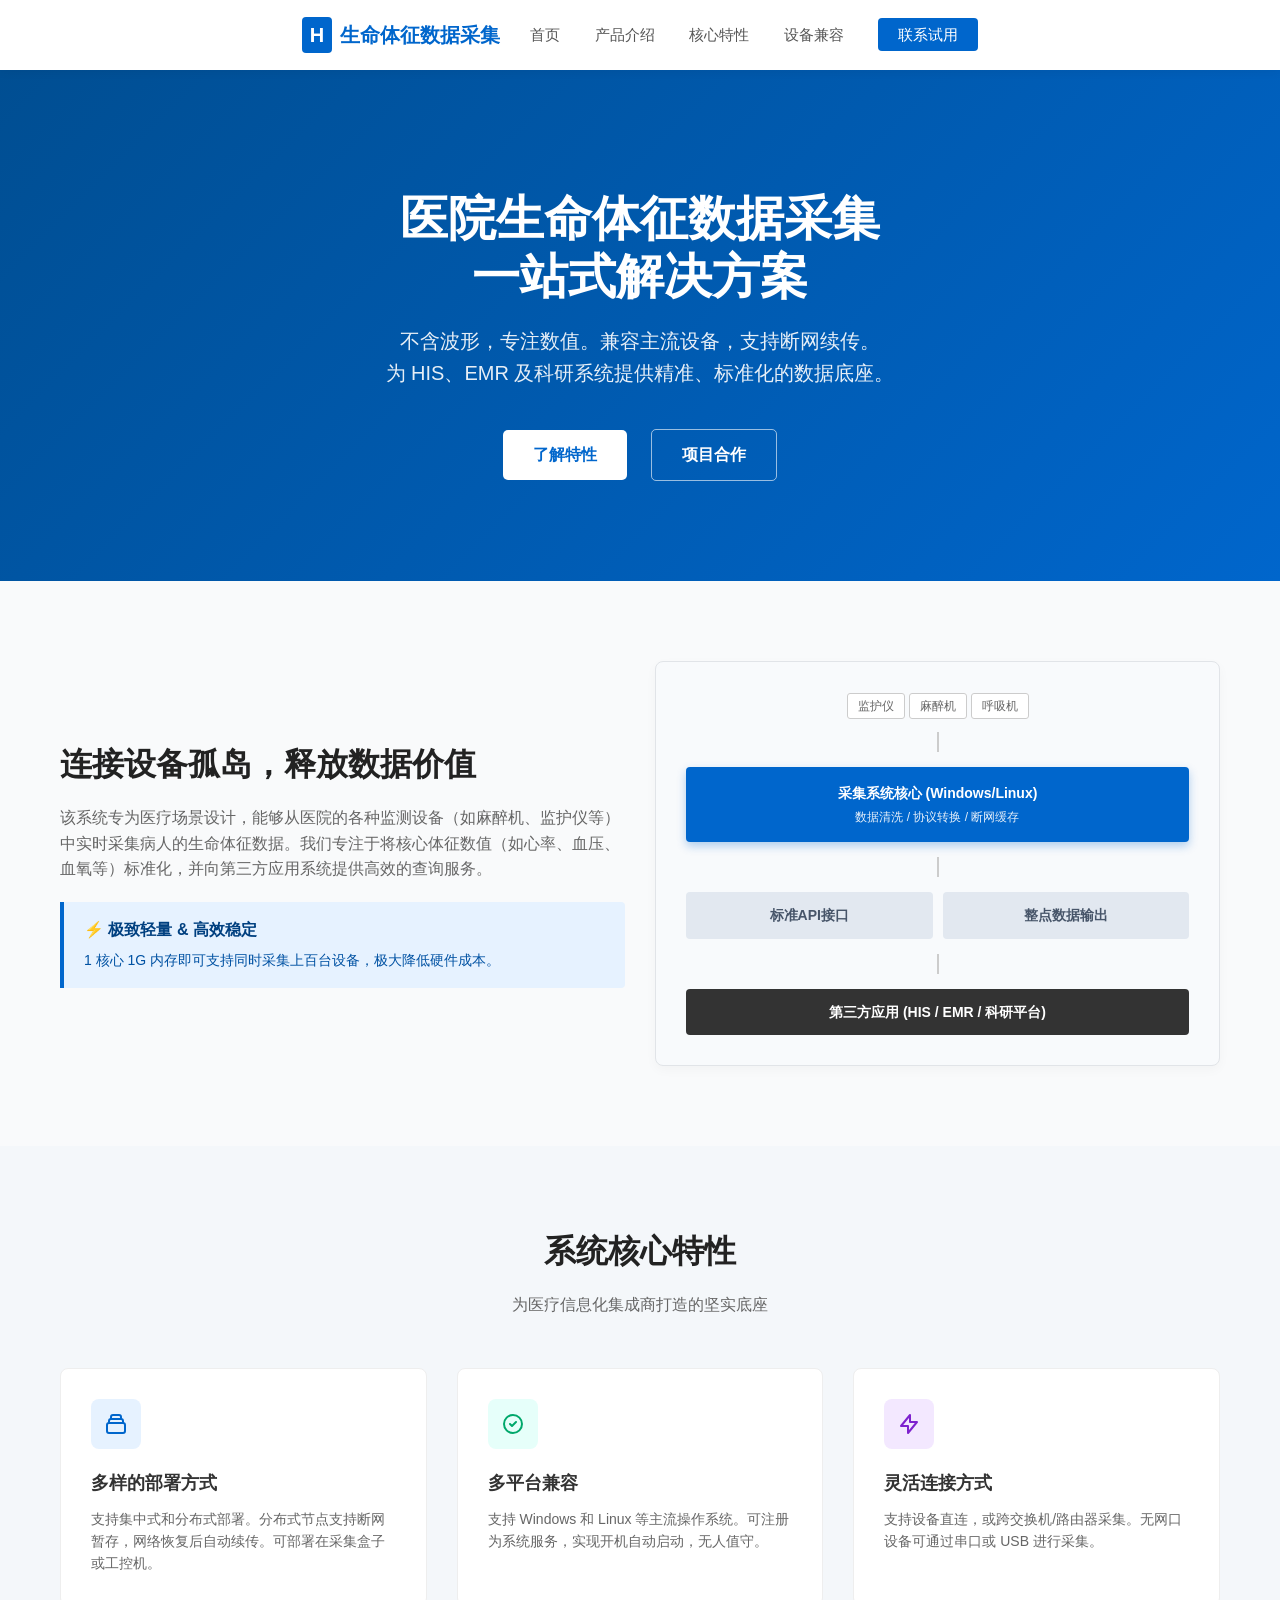
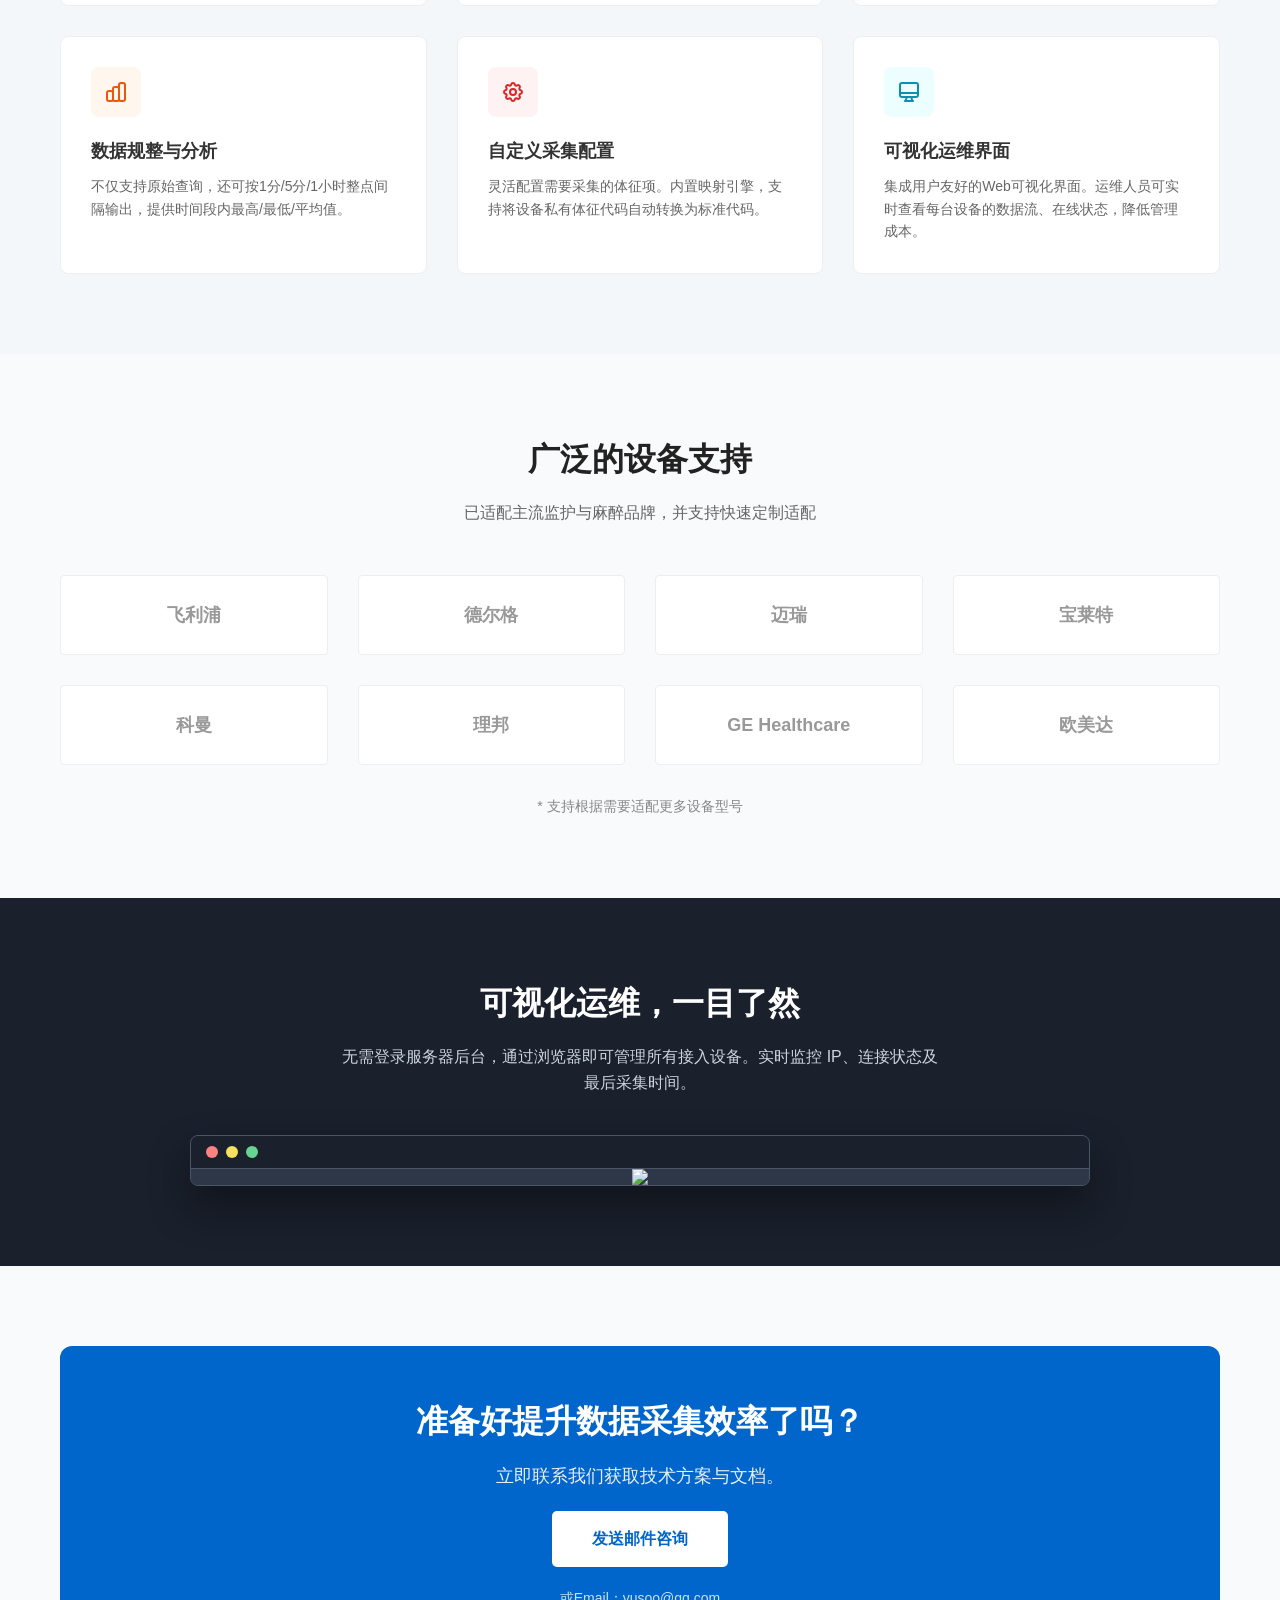
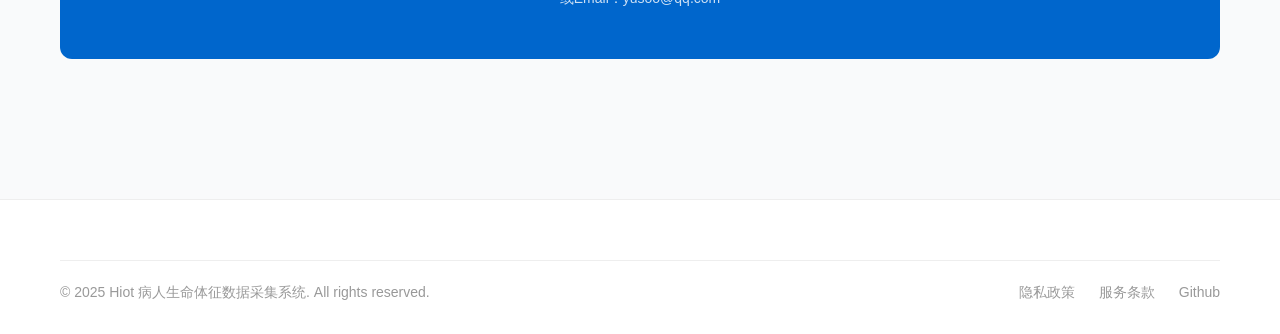
==== index.html @ b94b2013 "update" ====
<!DOCTYPE html>
<html lang="zh-CN">
  <head>
    <meta charset="UTF-8" />
    <meta name="viewport" content="width=device-width, initial-scale=1.0" />
    <title>病人生命体征数据采集系统 - 医疗设备互联互通解决方案</title>
    <style>
      /* 全局重置与基础样式 */
      * {
        margin: 0;
        padding: 0;
        box-sizing: border-box;
      }

      body {
        font-family: "Microsoft YaHei", "Heiti SC", sans-serif;
        color: #333;
        line-height: 1.6;
        background-color: #f9fafb;
        -webkit-font-smoothing: antialiased;
      }

      a {
        text-decoration: none;
        color: inherit;
        transition: 0.3s;
      }

      ul {
        list-style: none;
      }

      /* 布局工具类 */
      .container {
        max-width: 1200px;
        margin: 0 auto;
        padding: 0 20px;
      }

      .section {
        padding: 80px 0;
      }

      .text-center {
        text-align: center;
      }
      .mb-20 {
        margin-bottom: 20px;
      }
      .mb-40 {
        margin-bottom: 40px;
      }
      .mb-60 {
        margin-bottom: 60px;
      }

      .flex {
        display: flex;
      }
      .items-center {
        align-items: center;
      }
      .justify-between {
        justify-content: space-between;
      }
      .justify-center {
        justify-content: center;
      }
      .flex-col {
        flex-direction: column;
      }

      /* 响应式栅格布局 */
      .grid {
        display: grid;
        gap: 30px;
      }
      .grid-2 {
        grid-template-columns: repeat(2, 1fr);
      }
      .grid-3 {
        grid-template-columns: repeat(3, 1fr);
      }
      .grid-4 {
        grid-template-columns: repeat(4, 1fr);
      }

      /* 颜色变量 */
      :root {
        --primary-color: #0066cc; /* 医疗蓝 */
        --primary-hover: #0052a3;
        --bg-light: #f4f7fa;
        --text-gray: #666;
        --border-color: #e1e4e8;
      }

      /* 导航栏 */
      header {
        background: #fff;
        box-shadow: 0 2px 10px rgba(0, 0, 0, 0.05);
        position: fixed;
        width: 100%;
        top: 0;
        z-index: 1000;
        height: 70px;
        display: flex;
        align-items: center;
      }

      .nav-logo {
        font-size: 20px;
        font-weight: bold;
        color: var(--primary-color);
        display: flex;
        align-items: center;
      }

      .nav-logo span {
        background: var(--primary-color);
        color: #fff;
        padding: 2px 8px;
        border-radius: 4px;
        margin-right: 8px;
      }

      .nav-links a {
        margin-left: 30px;
        font-size: 15px;
        color: #555;
        font-weight: 500;
      }

      .nav-links a:hover {
        color: var(--primary-color);
      }

      .nav-btn {
        background: var(--primary-color);
        color: #fff !important;
        padding: 8px 20px;
        border-radius: 4px;
      }
      .nav-btn:hover {
        background: var(--primary-hover);
      }

      /* 首屏 Banner */
      .hero {
        margin-top: 70px;
        background: linear-gradient(135deg, #004e92 0%, #0066cc 100%);
        color: #fff;
        padding: 120px 0 100px;
        position: relative;
        overflow: hidden;
      }

      .hero h1 {
        font-size: 48px;
        font-weight: bold;
        margin-bottom: 20px;
        line-height: 1.2;
      }

      .hero p {
        font-size: 20px;
        opacity: 0.9;
        margin-bottom: 40px;
        max-width: 800px;
        margin-left: auto;
        margin-right: auto;
      }

      .hero-btns a {
        display: inline-block;
        padding: 12px 30px;
        border-radius: 5px;
        font-weight: bold;
        margin: 0 10px;
      }

      .btn-white {
        background: #fff;
        color: var(--primary-color);
      }
      .btn-outline {
        border: 1px solid rgba(255, 255, 255, 0.6);
        color: #fff;
      }
      .btn-white:hover {
        background: #f0f0f0;
      }
      .btn-outline:hover {
        background: rgba(255, 255, 255, 0.1);
      }

      /* 通用标题样式 */
      .section-title {
        font-size: 32px;
        font-weight: bold;
        margin-bottom: 15px;
        color: #222;
      }
      .section-subtitle {
        color: var(--text-gray);
        font-size: 16px;
        margin-bottom: 50px;
      }

      /* 简介区域 */
      .intro-box {
        background: #fff;
        border: 1px solid var(--border-color);
        border-radius: 8px;
        padding: 30px;
        box-shadow: 0 4px 12px rgba(0, 0, 0, 0.03);
      }
      .highlight-bar {
        background: #e6f2ff;
        border-left: 4px solid var(--primary-color);
        padding: 15px 20px;
        margin-top: 20px;
        border-radius: 0 4px 4px 0;
      }
      .highlight-bar strong {
        color: #004080;
        display: block;
        margin-bottom: 5px;
      }
      .highlight-bar span {
        color: #0052a3;
        font-size: 14px;
      }

      /* 架构图模拟 */
      .architecture-diagram {
        display: flex;
        flex-direction: column;
        align-items: center;
        gap: 15px;
      }
      .arch-node {
        width: 100%;
        text-align: center;
        padding: 12px;
        border-radius: 4px;
        font-weight: bold;
        font-size: 14px;
      }
      .arch-top span {
        background: #fff;
        border: 1px solid #ccc;
        padding: 5px 10px;
        border-radius: 3px;
        color: #666;
        font-size: 12px;
        margin: 0 2px;
      }
      .arch-core {
        background: var(--primary-color);
        color: #fff;
        padding: 15px;
        box-shadow: 0 4px 10px rgba(0, 102, 204, 0.3);
      }
      .arch-bottom {
        background: #333;
        color: #fff;
      }
      .line {
        width: 2px;
        height: 20px;
        background: #ccc;
      }

      /* 特性卡片 */
      .feature-card {
        background: #fff;
        padding: 30px;
        border-radius: 8px;
        transition: transform 0.3s, box-shadow 0.3s;
        border: 1px solid #eee;
      }
      .feature-card:hover {
        transform: translateY(-5px);
        box-shadow: 0 10px 20px rgba(0, 0, 0, 0.05);
      }
      .icon-box {
        width: 50px;
        height: 50px;
        border-radius: 8px;
        display: flex;
        align-items: center;
        justify-content: center;
        margin-bottom: 20px;
      }
      .feature-title {
        font-size: 18px;
        font-weight: bold;
        margin-bottom: 10px;
      }
      .feature-desc {
        font-size: 14px;
        color: var(--text-gray);
        line-height: 1.6;
      }

      /* 图标颜色 */
      .icon-blue {
        background: #e6f2ff;
        color: var(--primary-color);
      }
      .icon-green {
        background: #e6fffa;
        color: #00a86b;
      }
      .icon-purple {
        background: #f3e8ff;
        color: #7e22ce;
      }
      .icon-orange {
        background: #fff7ed;
        color: #ea580c;
      }
      .icon-red {
        background: #fef2f2;
        color: #dc2626;
      }
      .icon-cyan {
        background: #ecfeff;
        color: #0891b2;
      }

      /* 兼容性品牌墙 */
      .brand-grid div {
        background: #fff;
        border: 1px solid #eee;
        height: 80px;
        display: flex;
        align-items: center;
        justify-content: center;
        font-weight: bold;
        color: #999;
        font-size: 18px;
        border-radius: 4px;
      }

      /* 可视化界面展示区 */
      .visual-section {
        background: #1a202c;
        color: #fff;
      }
      .browser-mockup {
        background: #2d3748;
        border-radius: 8px;
        overflow: hidden;
        box-shadow: 0 20px 40px rgba(0, 0, 0, 0.4);
        max-width: 900px;
        margin: 0 auto;
        border: 1px solid #4a5568;
      }
      .browser-header {
        background: #1a202c;
        padding: 10px 15px;
        display: flex;
        gap: 8px;
        border-bottom: 1px solid #4a5568;
      }
      .dot {
        width: 12px;
        height: 12px;
        border-radius: 50%;
      }
      .dot-red {
        background: #fc8181;
      }
      .dot-yellow {
        background: #f6e05e;
      }
      .dot-green {
        background: #68d391;
      }

      .browser-content {
        display: flex;
        align-items: center;
        justify-content: center;
        color: #718096;
        background: #2d3748;
        flex-direction: column;
      }

      /* 底部 */
      footer {
        background: #fff;
        border-top: 1px solid #eee;
        padding: 60px 0 30px;
      }
      .cta-box {
        background: var(--primary-color);
        border-radius: 12px;
        padding: 50px;
        text-align: center;
        color: #fff;
        margin-bottom: 60px;
      }
      .cta-btn {
        background: #fff;
        color: var(--primary-color);
        padding: 15px 40px;
        border-radius: 5px;
        font-weight: bold;
        display: inline-block;
        margin-top: 20px;
      }
      .footer-info {
        display: flex;
        justify-content: space-between;
        color: #999;
        font-size: 14px;
        border-top: 1px solid #eee;
        padding-top: 20px;
      }

      /* 移动端适配 */
      @media (max-width: 768px) {
        .nav-links {
          display: none;
        }
        .hero h1 {
          font-size: 32px;
        }
        .grid-2,
        .grid-3,
        .grid-4 {
          grid-template-columns: 1fr;
        }
        .intro-box .flex {
          flex-direction: column;
        }
        .cta-box {
          padding: 30px;
        }
        .footer-info {
          flex-direction: column;
          text-align: center;
          gap: 10px;
        }
      }
    </style>
  </head>
  <body>
    <!-- 导航栏 -->
    <header>
      <div class="container">
        <div class="flex justify-between items-center" style="width: 100%">
          <div class="nav-logo"><span>H</span> 生命体征数据采集</div>
          <div class="nav-links">
            <a href="#home">首页</a>
            <a href="#intro">产品介绍</a>
            <a href="#features">核心特性</a>
            <a href="#compatibility">设备兼容</a>
            <a href="#contact" class="nav-btn">联系试用</a>
          </div>
        </div>
      </div>
    </header>

    <!-- 首屏 Banner -->
    <section class="hero text-center" id="home">
      <div class="container">
        <h1>医院生命体征数据采集<br />一站式解决方案</h1>
        <p>不含波形，专注数值。兼容主流设备，支持断网续传。<br />为 HIS、EMR 及科研系统提供精准、标准化的数据底座。</p>
        <div class="hero-btns">
          <a href="#features" class="btn-white">了解特性</a>
          <a href="#contact" class="btn-outline">项目合作</a>
        </div>
      </div>
    </section>

    <!-- 简介与架构 -->
    <section class="section" id="intro">
      <div class="container">
        <div class="grid grid-2" style="align-items: center">
          <!-- 左侧文字 -->
          <div>
            <h2 class="section-title">连接设备孤岛，释放数据价值</h2>
            <p style="color: #666; margin-bottom: 20px">
              该系统专为医疗场景设计，能够从医院的各种监测设备（如麻醉机、监护仪等）中实时采集病人的生命体征数据。我们专注于将核心体征数值（如心率、血压、血氧等）标准化，并向第三方应用系统提供高效的查询服务。
            </p>
            <div class="highlight-bar">
              <strong>⚡ 极致轻量 & 高效稳定</strong>
              <span>1 核心 1G 内存即可支持同时采集上百台设备，极大降低硬件成本。</span>
            </div>
          </div>

          <!-- 右侧架构图模拟 -->
          <div class="intro-box" style="background: #f8fafc">
            <div class="architecture-diagram">
              <div class="arch-top"><span>监护仪</span><span>麻醉机</span><span>呼吸机</span></div>
              <div class="line"></div>
              <div class="arch-node arch-core">
                采集系统核心 (Windows/Linux)<br />
                <span style="font-size: 12px; font-weight: normal; opacity: 0.9">数据清洗 / 协议转换 / 断网缓存</span>
              </div>
              <div class="line"></div>
              <div class="grid grid-2" style="width: 100%; gap: 10px">
                <div class="arch-node" style="background: #e2e8f0; color: #475569">标准API接口</div>
                <div class="arch-node" style="background: #e2e8f0; color: #475569">整点数据输出</div>
              </div>
              <div class="line"></div>
              <div class="arch-node arch-bottom">第三方应用 (HIS / EMR / 科研平台)</div>
            </div>
          </div>
        </div>
      </div>
    </section>

    <!-- 核心特性 -->
    <section class="section" id="features" style="background-color: #f4f7fa">
      <div class="container">
        <div class="text-center">
          <h2 class="section-title">系统核心特性</h2>
          <p class="section-subtitle">为医疗信息化集成商打造的坚实底座</p>
        </div>

        <div class="grid grid-3">
          <!-- 特性 1 -->
          <div class="feature-card">
            <div class="icon-box icon-blue">
              <!-- SVG 图标 -->
              <svg width="24" height="24" fill="none" stroke="currentColor" stroke-width="2" viewBox="0 0 24 24">
                <path
                  stroke-linecap="round"
                  stroke-linejoin="round"
                  d="M19 11H5m14 0a2 2 0 012 2v6a2 2 0 01-2 2H5a2 2 0 01-2-2v-6a2 2 0 012-2m14 0V9a2 2 0 00-2-2M5 11V9a2 2 0 012-2m0 0V5a2 2 0 012-2h6a2 2 0 012 2v2M7 7h10"
                ></path>
              </svg>
            </div>
            <div class="feature-title">多样的部署方式</div>
            <div class="feature-desc">
              支持集中式和分布式部署。分布式节点支持断网暂存，网络恢复后自动续传。可部署在采集盒子或工控机。
            </div>
          </div>

          <!-- 特性 2 -->
          <div class="feature-card">
            <div class="icon-box icon-green">
              <svg width="24" height="24" fill="none" stroke="currentColor" stroke-width="2" viewBox="0 0 24 24">
                <path
                  stroke-linecap="round"
                  stroke-linejoin="round"
                  d="M9 12l2 2 4-4m6 2a9 9 0 11-18 0 9 9 0 0118 0z"
                ></path>
              </svg>
            </div>
            <div class="feature-title">多平台兼容</div>
            <div class="feature-desc">
              支持 Windows 和 Linux 等主流操作系统。可注册为系统服务，实现开机自动启动，无人值守。
            </div>
          </div>

          <!-- 特性 3 -->
          <div class="feature-card">
            <div class="icon-box icon-purple">
              <svg width="24" height="24" fill="none" stroke="currentColor" stroke-width="2" viewBox="0 0 24 24">
                <path stroke-linecap="round" stroke-linejoin="round" d="M13 10V3L4 14h7v7l9-11h-7z"></path>
              </svg>
            </div>
            <div class="feature-title">灵活连接方式</div>
            <div class="feature-desc">支持设备直连，或跨交换机/路由器采集。无网口设备可通过串口或 USB 进行采集。</div>
          </div>

          <!-- 特性 4 -->
          <div class="feature-card">
            <div class="icon-box icon-orange">
              <svg width="24" height="24" fill="none" stroke="currentColor" stroke-width="2" viewBox="0 0 24 24">
                <path
                  stroke-linecap="round"
                  stroke-linejoin="round"
                  d="M9 19v-6a2 2 0 00-2-2H5a2 2 0 00-2 2v6a2 2 0 002 2h2a2 2 0 002-2zm0 0V9a2 2 0 012-2h2a2 2 0 012 2v10m-6 0a2 2 0 002 2h2a2 2 0 002-2m0 0V5a2 2 0 012-2h2a2 2 0 012 2v14a2 2 0 01-2 2h-2a2 2 0 01-2-2z"
                ></path>
              </svg>
            </div>
            <div class="feature-title">数据规整与分析</div>
            <div class="feature-desc">
              不仅支持原始查询，还可按1分/5分/1小时整点间隔输出，提供时间段内最高/最低/平均值。
            </div>
          </div>

          <!-- 特性 5 -->
          <div class="feature-card">
            <div class="icon-box icon-red">
              <svg width="24" height="24" fill="none" stroke="currentColor" stroke-width="2" viewBox="0 0 24 24">
                <path
                  stroke-linecap="round"
                  stroke-linejoin="round"
                  d="M10.325 4.317c.426-1.756 2.924-1.756 3.35 0a1.724 1.724 0 002.573 1.066c1.543-.94 3.31.826 2.37 2.37a1.724 1.724 0 001.065 2.572c1.756.426 1.756 2.924 0 3.35a1.724 1.724 0 00-1.066 2.573c.94 1.543-.826 3.31-2.37 2.37a1.724 1.724 0 00-2.572 1.065c-.426 1.756-2.924 1.756-3.35 0a1.724 1.724 0 00-2.573-1.066c-1.543.94-3.31-.826-2.37-2.37a1.724 1.724 0 00-1.065-2.572c-1.756-.426-1.756-2.924 0-3.35a1.724 1.724 0 001.066-2.573c-.94-1.543.826-3.31 2.37-2.37.996.608 2.296.07 2.572-1.065z"
                ></path>
                <path stroke-linecap="round" stroke-linejoin="round" d="M15 12a3 3 0 11-6 0 3 3 0 016 0z"></path>
              </svg>
            </div>
            <div class="feature-title">自定义采集配置</div>
            <div class="feature-desc">
              灵活配置需要采集的体征项。内置映射引擎，支持将设备私有体征代码自动转换为标准代码。
            </div>
          </div>

          <!-- 特性 6 -->
          <div class="feature-card">
            <div class="icon-box icon-cyan">
              <svg width="24" height="24" fill="none" stroke="currentColor" stroke-width="2" viewBox="0 0 24 24">
                <path
                  stroke-linecap="round"
                  stroke-linejoin="round"
                  d="M9.75 17L9 20l-1 1h8l-1-1-.75-3M3 13h18M5 17h14a2 2 0 002-2V5a2 2 0 00-2-2H5a2 2 0 00-2 2v10a2 2 0 002 2z"
                ></path>
              </svg>
            </div>
            <div class="feature-title">可视化运维界面</div>
            <div class="feature-desc">
              集成用户友好的Web可视化界面。运维人员可实时查看每台设备的数据流、在线状态，降低管理成本。
            </div>
          </div>
        </div>
      </div>
    </section>

    <!-- 兼容性 -->
    <section class="section" id="compatibility">
      <div class="container">
        <div class="text-center">
          <h2 class="section-title">广泛的设备支持</h2>
          <p class="section-subtitle">已适配主流监护与麻醉品牌，并支持快速定制适配</p>
        </div>
        <!-- 品牌墙 -->
        <div class="grid grid-4 brand-grid">
          <div>飞利浦</div>
          <div>德尔格</div>
          <div>迈瑞</div>
          <div>宝莱特</div>
          <div>科曼</div>
          <div>理邦</div>
          <div>GE Healthcare</div>
          <div>欧美达</div>
        </div>
        <p class="text-center" style="margin-top: 30px; font-size: 14px; color: #888">* 支持根据需要适配更多设备型号</p>
      </div>
    </section>

    <!-- 可视化界面预览 -->
    <section class="section visual-section">
      <div class="container text-center">
        <h2 style="font-size: 32px; font-weight: bold; margin-bottom: 15px">可视化运维，一目了然</h2>
        <p style="color: #cbd5e0; margin-bottom: 40px; max-width: 600px; margin-left: auto; margin-right: auto">
          无需登录服务器后台，通过浏览器即可管理所有接入设备。实时监控 IP、连接状态及最后采集时间。
        </p>

        <div class="browser-mockup">
          <div class="browser-header">
            <div class="dot dot-red"></div>
            <div class="dot dot-yellow"></div>
            <div class="dot dot-green"></div>
          </div>
          <div class="browser-content">
            <!-- 占位图标 -->
            <img src="device.png" style="max-width: 100%" />
          </div>
        </div>
      </div>
    </section>

    <!-- 底部与联系 -->
    <section class="section" id="contact">
      <div class="container">
        <div class="cta-box">
          <h2 style="font-size: 32px; margin-bottom: 15px">准备好提升数据采集效率了吗？</h2>
          <p style="font-size: 18px; opacity: 0.9">立即联系我们获取技术方案与文档。</p>
          <a href="mailto:yusoo@qq.com" class="cta-btn">发送邮件咨询</a>
          <p style="margin-top: 20px; font-size: 14px; opacity: 0.8">或Email：yusoo@qq.com</p>
        </div>
      </div>
    </section>

    <footer>
      <div class="container">
        <div class="footer-info">
          <div>&copy; 2025 Hiot 病人生命体征数据采集系统. All rights reserved.</div>
          <div>
            <span style="margin-left: 20px">隐私政策</span>
            <span style="margin-left: 20px">服务条款</span>
            <a href="https://github.com/Yusoo/VitalSignsAcquisitionSystem" style="margin-left: 20px">Github</a>
          </div>
        </div>
      </div>
    </footer>
  </body>
</html>
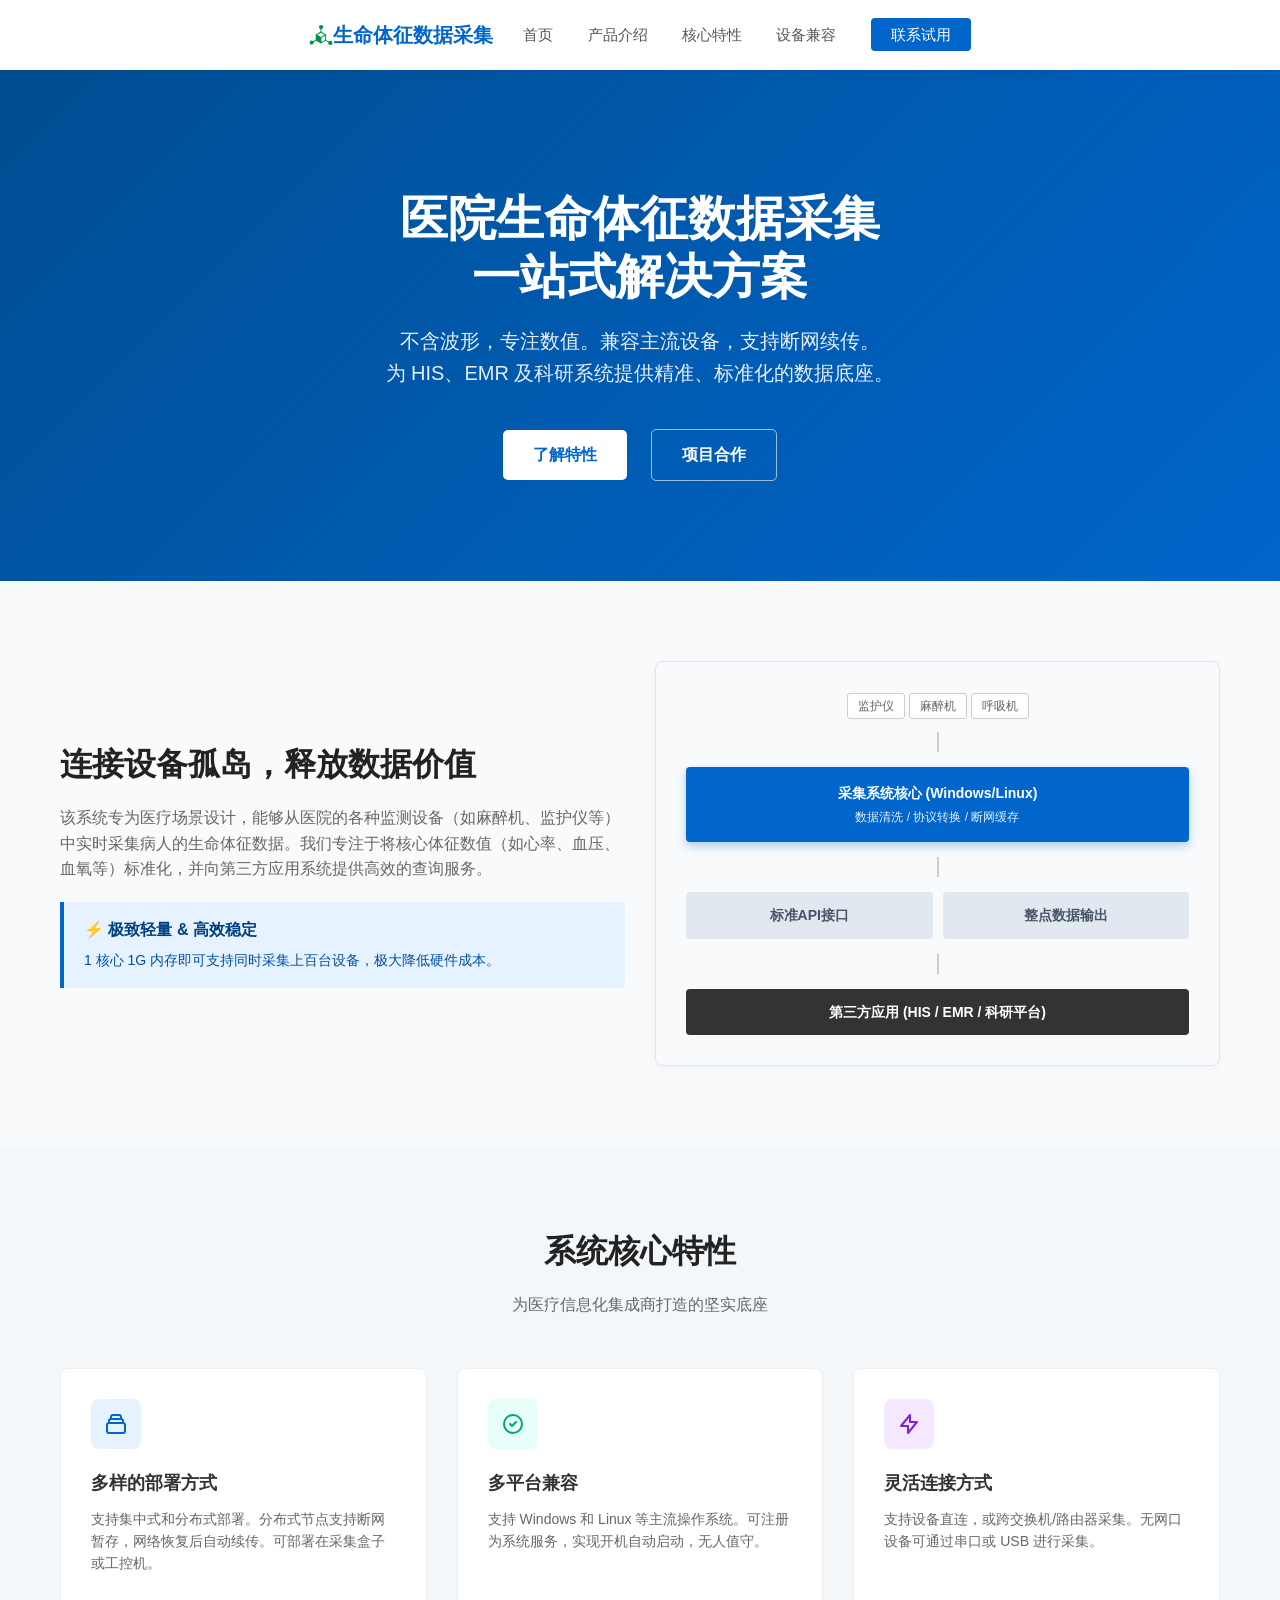
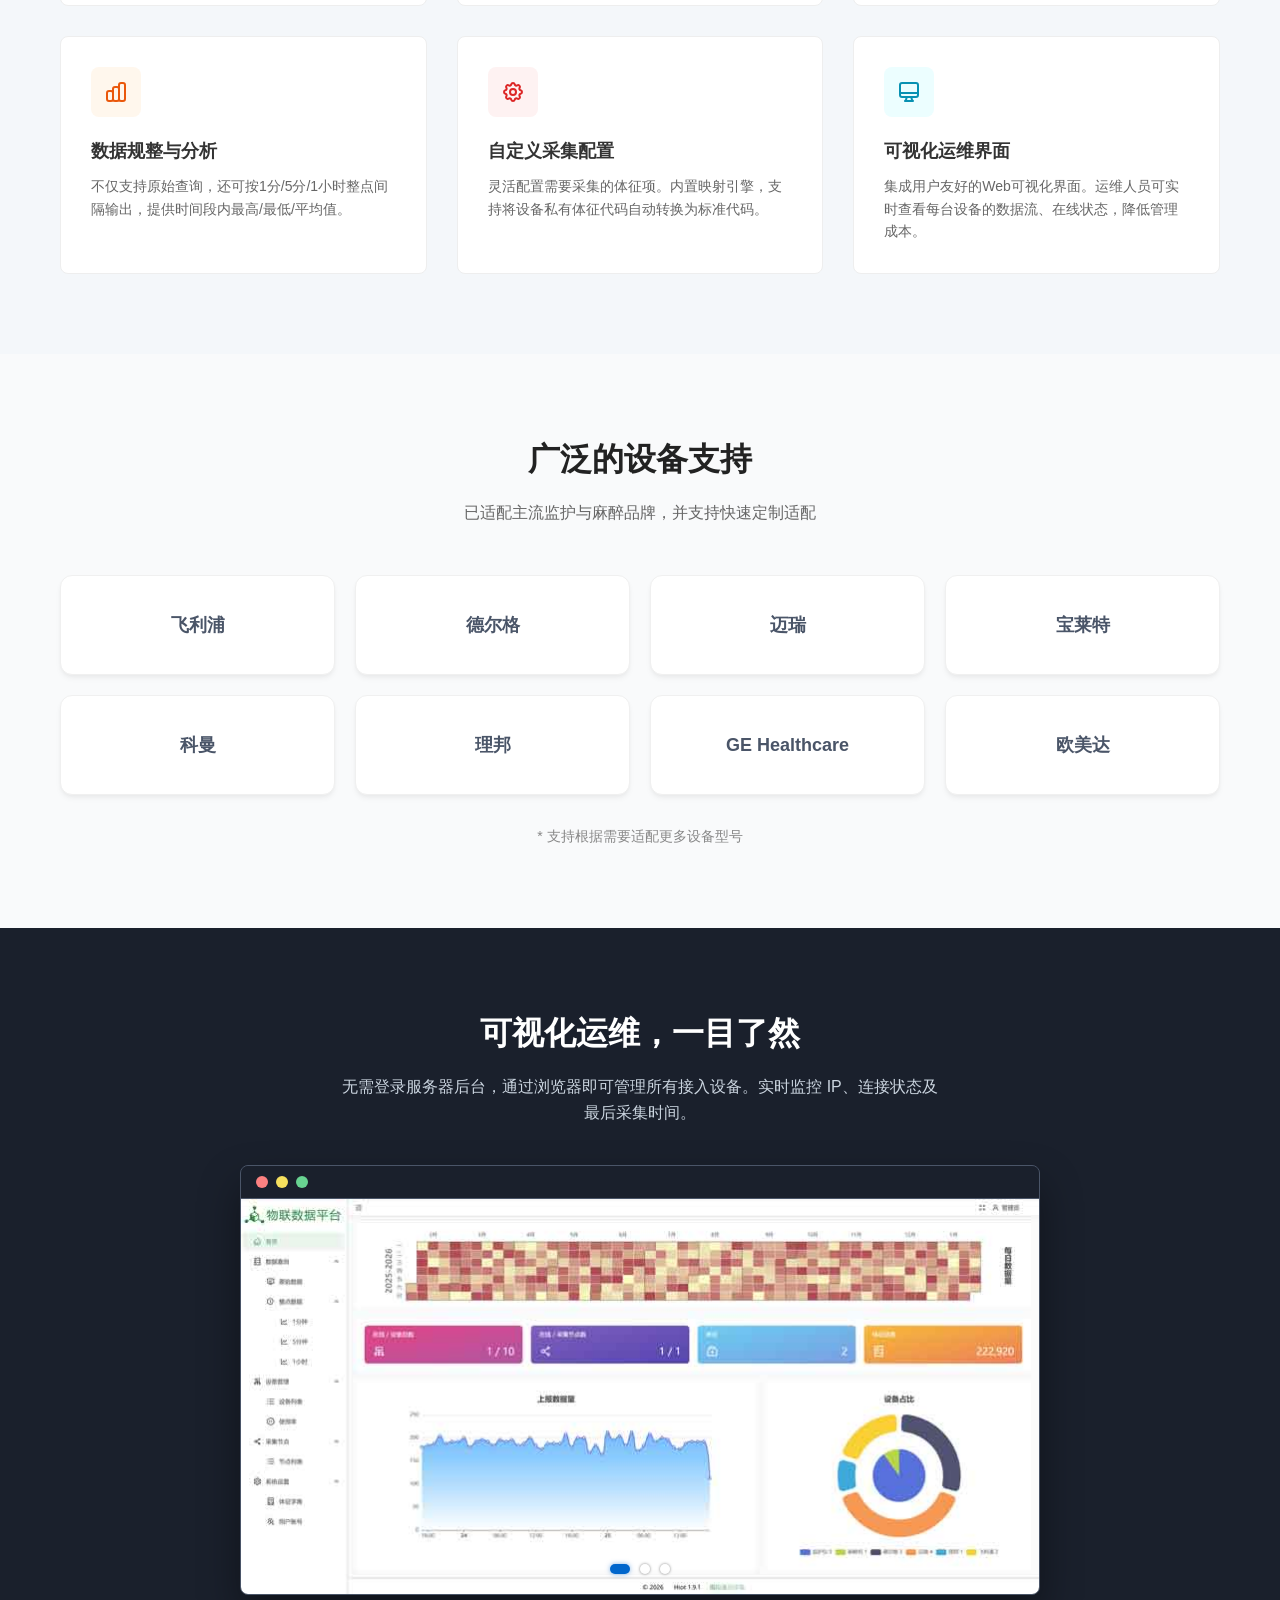
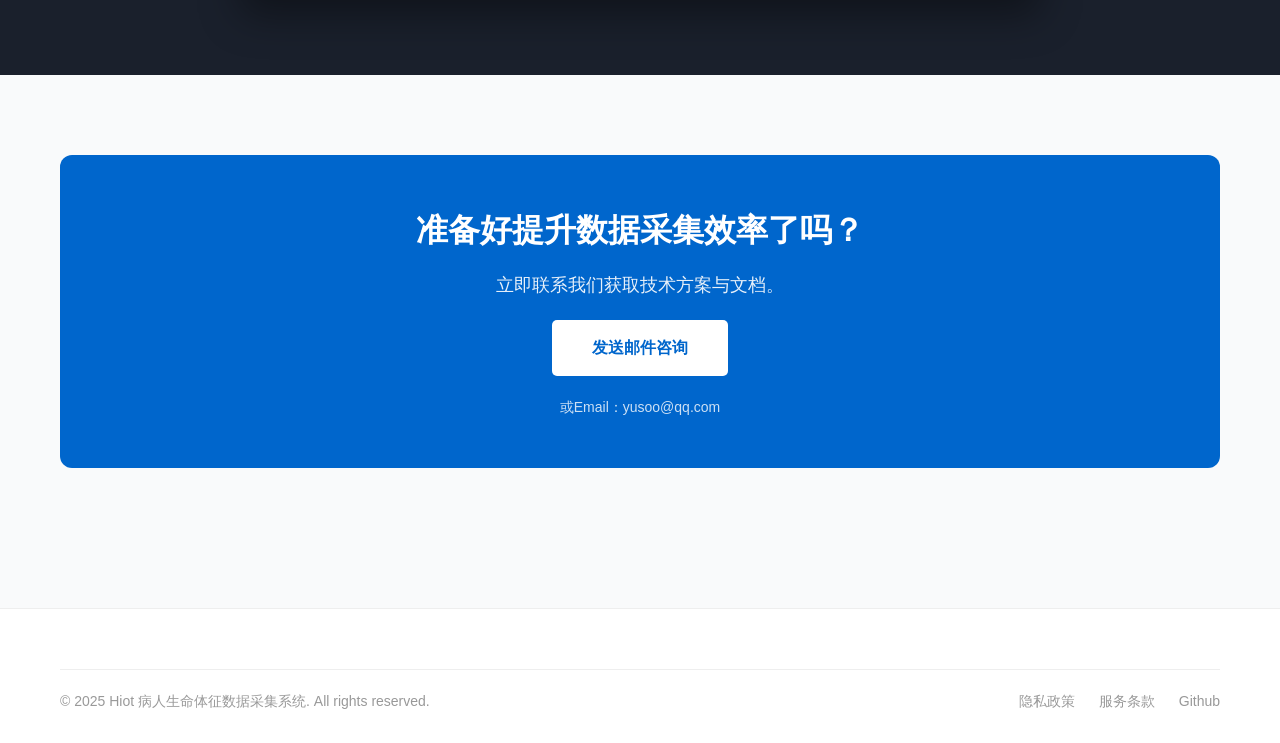
==== commit b51f090b: "update" ====
--- a/index.html
+++ b/index.html
@@ -1,4 +1,4 @@
-<!DOCTYPE html>
+<!doctype html>
 <html lang="zh-CN">
   <head>
     <meta charset="UTF-8" />
@@ -276,7 +276,9 @@
         background: #fff;
         padding: 30px;
         border-radius: 8px;
-        transition: transform 0.3s, box-shadow 0.3s;
+        transition:
+          transform 0.3s,
+          box-shadow 0.3s;
         border: 1px solid #eee;
       }
       .feature-card:hover {
@@ -330,17 +332,52 @@
       }
 
       /* 兼容性品牌墙 */
+      .brand-grid {
+        gap: 20px;
+      }
       .brand-grid div {
         background: #fff;
-        border: 1px solid #eee;
-        height: 80px;
+        border: 1px solid #f0f0f0;
+        height: 100px;
         display: flex;
         align-items: center;
         justify-content: center;
-        font-weight: bold;
-        color: #999;
+        font-weight: 600;
+        color: #4a5568;
         font-size: 18px;
-        border-radius: 4px;
+        border-radius: 12px;
+        box-shadow:
+          0 4px 6px -1px rgba(0, 0, 0, 0.05),
+          0 2px 4px -1px rgba(0, 0, 0, 0.03);
+        transition: all 0.3s cubic-bezier(0.4, 0, 0.2, 1);
+        cursor: default;
+        position: relative;
+        overflow: hidden;
+      }
+
+      .brand-grid div::before {
+        content: "";
+        position: absolute;
+        top: 0;
+        left: 0;
+        width: 100%;
+        height: 4px;
+        background: var(--primary-color);
+        opacity: 0;
+        transition: opacity 0.3s;
+      }
+
+      .brand-grid div:hover {
+        transform: translateY(-8px);
+        box-shadow:
+          0 20px 25px -5px rgba(0, 0, 0, 0.1),
+          0 10px 10px -5px rgba(0, 0, 0, 0.04);
+        color: var(--primary-color);
+        border-color: #e6f2ff;
+      }
+
+      .brand-grid div:hover::before {
+        opacity: 1;
       }
 
       /* 可视化界面展示区 */
@@ -353,7 +390,7 @@
         border-radius: 8px;
         overflow: hidden;
         box-shadow: 0 20px 40px rgba(0, 0, 0, 0.4);
-        max-width: 900px;
+        max-width: 800px;
         margin: 0 auto;
         border: 1px solid #4a5568;
       }
@@ -386,6 +423,61 @@
         color: #718096;
         background: #2d3748;
         flex-direction: column;
+        position: relative;
+      }
+
+      /* 轮播图样式 */
+      .slider-container {
+        width: 100%;
+        margin: 0 auto;
+        overflow: hidden;
+        position: relative;
+      }
+
+      .slider-wrapper {
+        display: flex;
+        transition: transform 0.5s ease-in-out;
+      }
+
+      .slider-item {
+        min-width: 100%;
+        display: flex;
+        justify-content: center;
+        align-items: center;
+      }
+
+      .slider-item img {
+        max-width: 100%;
+        max-height: 100%;
+        object-fit: contain;
+        display: block;
+      }
+
+      .slider-dots {
+        position: absolute;
+        bottom: 20px;
+        left: 50%;
+        transform: translateX(-50%);
+        display: flex;
+        gap: 10px;
+        z-index: 10;
+      }
+
+      .slider-dot {
+        width: 10px;
+        height: 10px;
+        border-radius: 50%;
+        background: rgba(255, 255, 255, 0.5);
+        box-shadow: 0 0 3px rgba(0, 0, 0, 0.5);
+        cursor: pointer;
+        transition: all 0.3s;
+      }
+
+      .slider-dot.active {
+        background: var(--primary-color);
+        width: 20px;
+        border-radius: 5px;
+        box-shadow: 0 0 5px rgba(0, 102, 204, 0.5);
       }
 
       /* 底部 */
@@ -451,8 +543,16 @@
     <!-- 导航栏 -->
     <header>
       <div class="container">
-        <div class="flex justify-between items-center" style="width: 100%">
-          <div class="nav-logo"><span>H</span> 生命体征数据采集</div>
+        <div class="flex justify-between items-center">
+          <div class="nav-logo">
+            <svg viewBox="0 0 1024 1024" width="24" height="24" fill="#009245">
+              <path
+                d="M905.898667 761.514667c-23.409778 0-45.824 9.585778-62.122667 26.481777l-112.981333-65.479111v-233.187555l-200.362667-116.224V261.802667a88.832 88.832 0 0 0 72.419556-92.472889 88.746667 88.746667 0 0 0-82.261334-83.768889 88.576 88.576 0 0 0-92.928 71.623111 88.974222 88.974222 0 0 0 59.107556 101.603556v113.550222l-200.362667 116.992v229.774222-2.645333l-105.443555 61.326222a87.04 87.04 0 0 0-110.705778-16.412445 88.035556 88.035556 0 0 0-35.953778 106.524445 87.267556 87.267556 0 0 0 97.792 54.698667 87.722667 87.722667 0 0 0 71.082667-86.897778 75.377778 75.377778 0 0 0-2.247111-18.545778l103.566222-59.818667 205.596444 119.239111 199.992889-115.825777 112.952889 65.507555a83.456 83.456 0 0 0-3.754667 23.836445c0 35.868444 21.504 68.181333 54.499556 81.863111a87.722667 87.722667 0 0 0 96.056889-19.370667 88.888889 88.888889 0 0 0 18.887111-96.654222 88.120889 88.120889 0 0 0-81.692445-54.414222h-1.137777z m-553.585778-258.190223l156.273778-90.851555 157.44 90.851555-156.302223 90.851556-157.411555-90.851556z m334.791111 219.960889l-156.672 90.851556v-181.703111l156.672-91.249778v182.101333z"
+              ></path>
+            </svg>
+
+            生命体征数据采集
+          </div>
           <div class="nav-links">
             <a href="#home">首页</a>
             <a href="#intro">产品介绍</a>
@@ -661,12 +761,76 @@
             <div class="dot dot-green"></div>
           </div>
           <div class="browser-content">
-            <!-- 占位图标 -->
-            <img src="device.png" style="max-width: 100%" />
+            <div class="slider-container">
+              <div class="slider-wrapper" id="sliderWrapper">
+                <div class="slider-item">
+                  <img src="screenshot1.jpg" alt="界面预览 1" />
+                </div>
+                <div class="slider-item">
+                  <img src="screenshot2.jpg" alt="界面预览 2" />
+                </div>
+                <div class="slider-item">
+                  <img src="screenshot3.jpg" alt="界面预览 3" />
+                </div>
+              </div>
+              <div class="slider-dots" id="sliderDots"></div>
+            </div>
           </div>
         </div>
       </div>
     </section>
+
+    <script>
+      // 轮播图逻辑
+      const wrapper = document.getElementById("sliderWrapper");
+      const dotsContainer = document.getElementById("sliderDots");
+      const slides = wrapper.querySelectorAll(".slider-item");
+      const totalSlides = slides.length;
+      let currentIndex = 0;
+
+      // 动态生成小圆点
+      for (let i = 0; i < totalSlides; i++) {
+        const dot = document.createElement("div");
+        dot.classList.add("slider-dot");
+        if (i === 0) dot.classList.add("active");
+        dot.setAttribute("data-index", i);
+        dot.addEventListener("click", () => {
+          goToSlide(i);
+          resetTimer();
+        });
+        dotsContainer.appendChild(dot);
+      }
+
+      const dots = dotsContainer.querySelectorAll(".slider-dot");
+
+      function goToSlide(index) {
+        currentIndex = index;
+        wrapper.style.transform = `translateX(-${index * 100}%)`;
+
+        // 更新小圆点
+        dots.forEach((dot, i) => {
+          if (i === index) {
+            dot.classList.add("active");
+          } else {
+            dot.classList.remove("active");
+          }
+        });
+      }
+
+      // 自动轮播
+      let timer = setInterval(() => {
+        let nextIndex = (currentIndex + 1) % totalSlides;
+        goToSlide(nextIndex);
+      }, 5000);
+
+      function resetTimer() {
+        clearInterval(timer);
+        timer = setInterval(() => {
+          let nextIndex = (currentIndex + 1) % totalSlides;
+          goToSlide(nextIndex);
+        }, 5000);
+      }
+    </script>
 
     <!-- 底部与联系 -->
     <section class="section" id="contact">
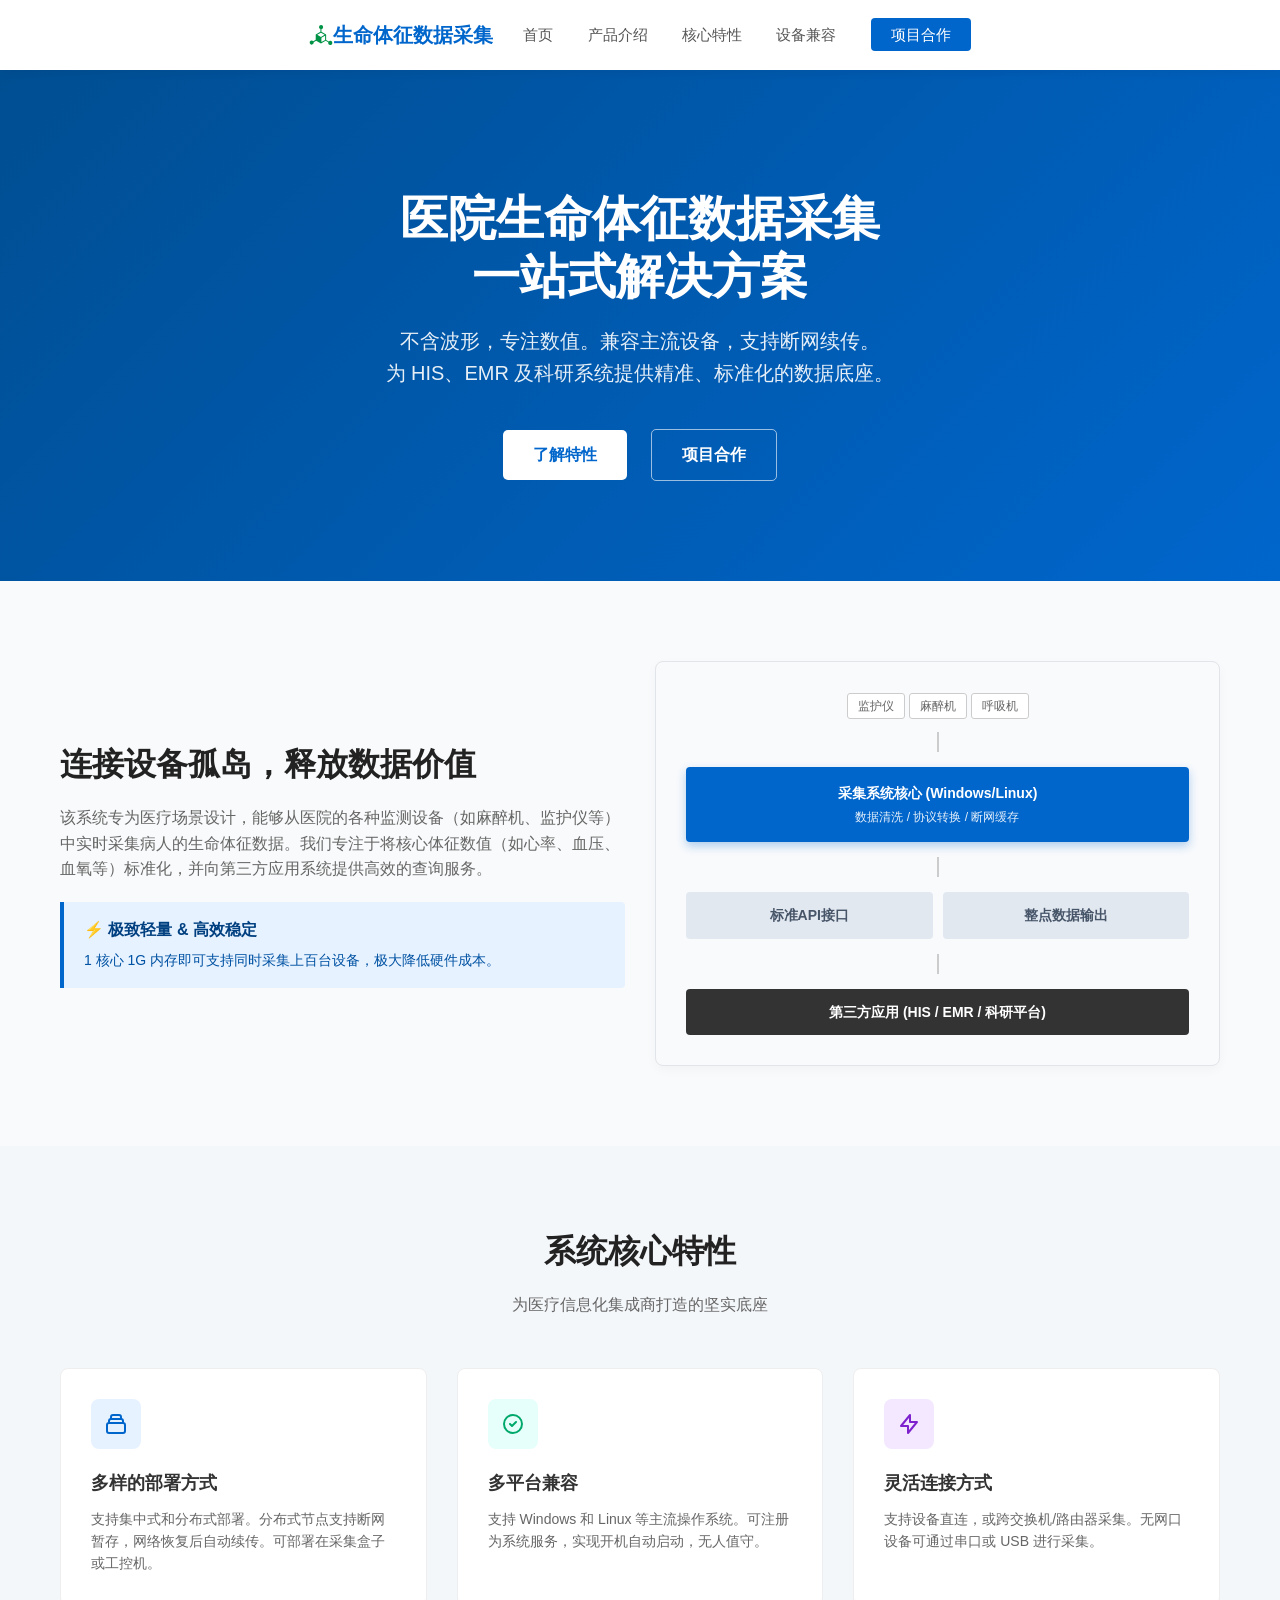
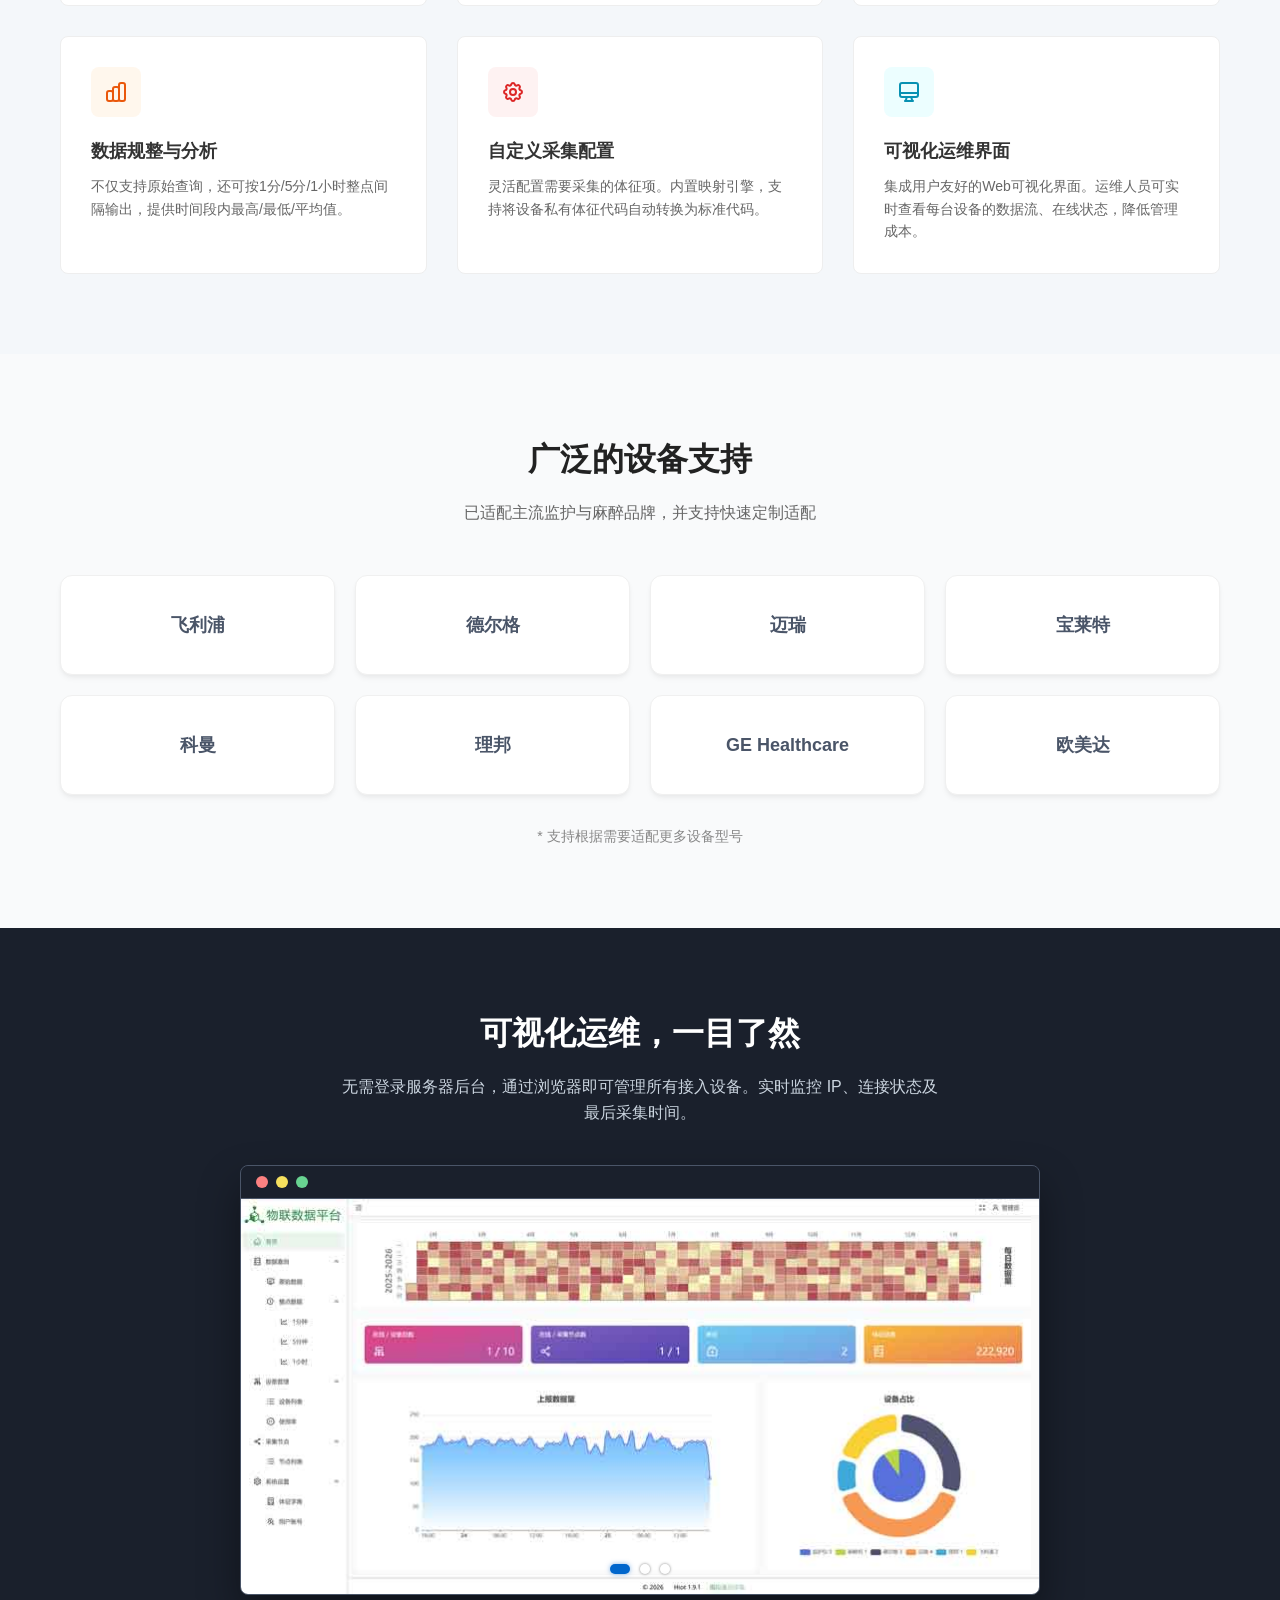
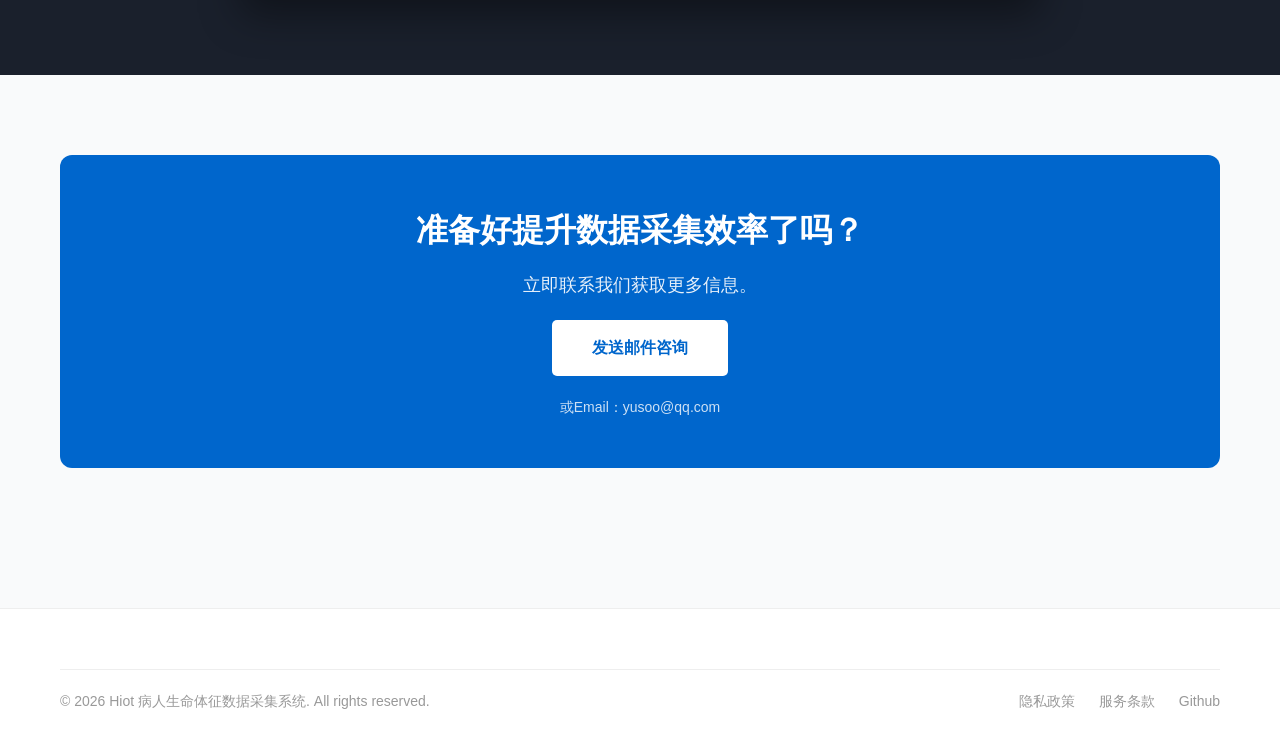
==== commit 0c7e47d2: "update" ====
--- a/index.html
+++ b/index.html
@@ -558,7 +558,7 @@
             <a href="#intro">产品介绍</a>
             <a href="#features">核心特性</a>
             <a href="#compatibility">设备兼容</a>
-            <a href="#contact" class="nav-btn">联系试用</a>
+            <a href="#contact" class="nav-btn">项目合作</a>
           </div>
         </div>
       </div>
@@ -837,7 +837,7 @@
       <div class="container">
         <div class="cta-box">
           <h2 style="font-size: 32px; margin-bottom: 15px">准备好提升数据采集效率了吗？</h2>
-          <p style="font-size: 18px; opacity: 0.9">立即联系我们获取技术方案与文档。</p>
+          <p style="font-size: 18px; opacity: 0.9">立即联系我们获取更多信息。</p>
           <a href="mailto:yusoo@qq.com" class="cta-btn">发送邮件咨询</a>
           <p style="margin-top: 20px; font-size: 14px; opacity: 0.8">或Email：yusoo@qq.com</p>
         </div>
@@ -847,7 +847,7 @@
     <footer>
       <div class="container">
         <div class="footer-info">
-          <div>&copy; 2025 Hiot 病人生命体征数据采集系统. All rights reserved.</div>
+          <div>&copy; 2026 Hiot 病人生命体征数据采集系统. All rights reserved.</div>
           <div>
             <span style="margin-left: 20px">隐私政策</span>
             <span style="margin-left: 20px">服务条款</span>
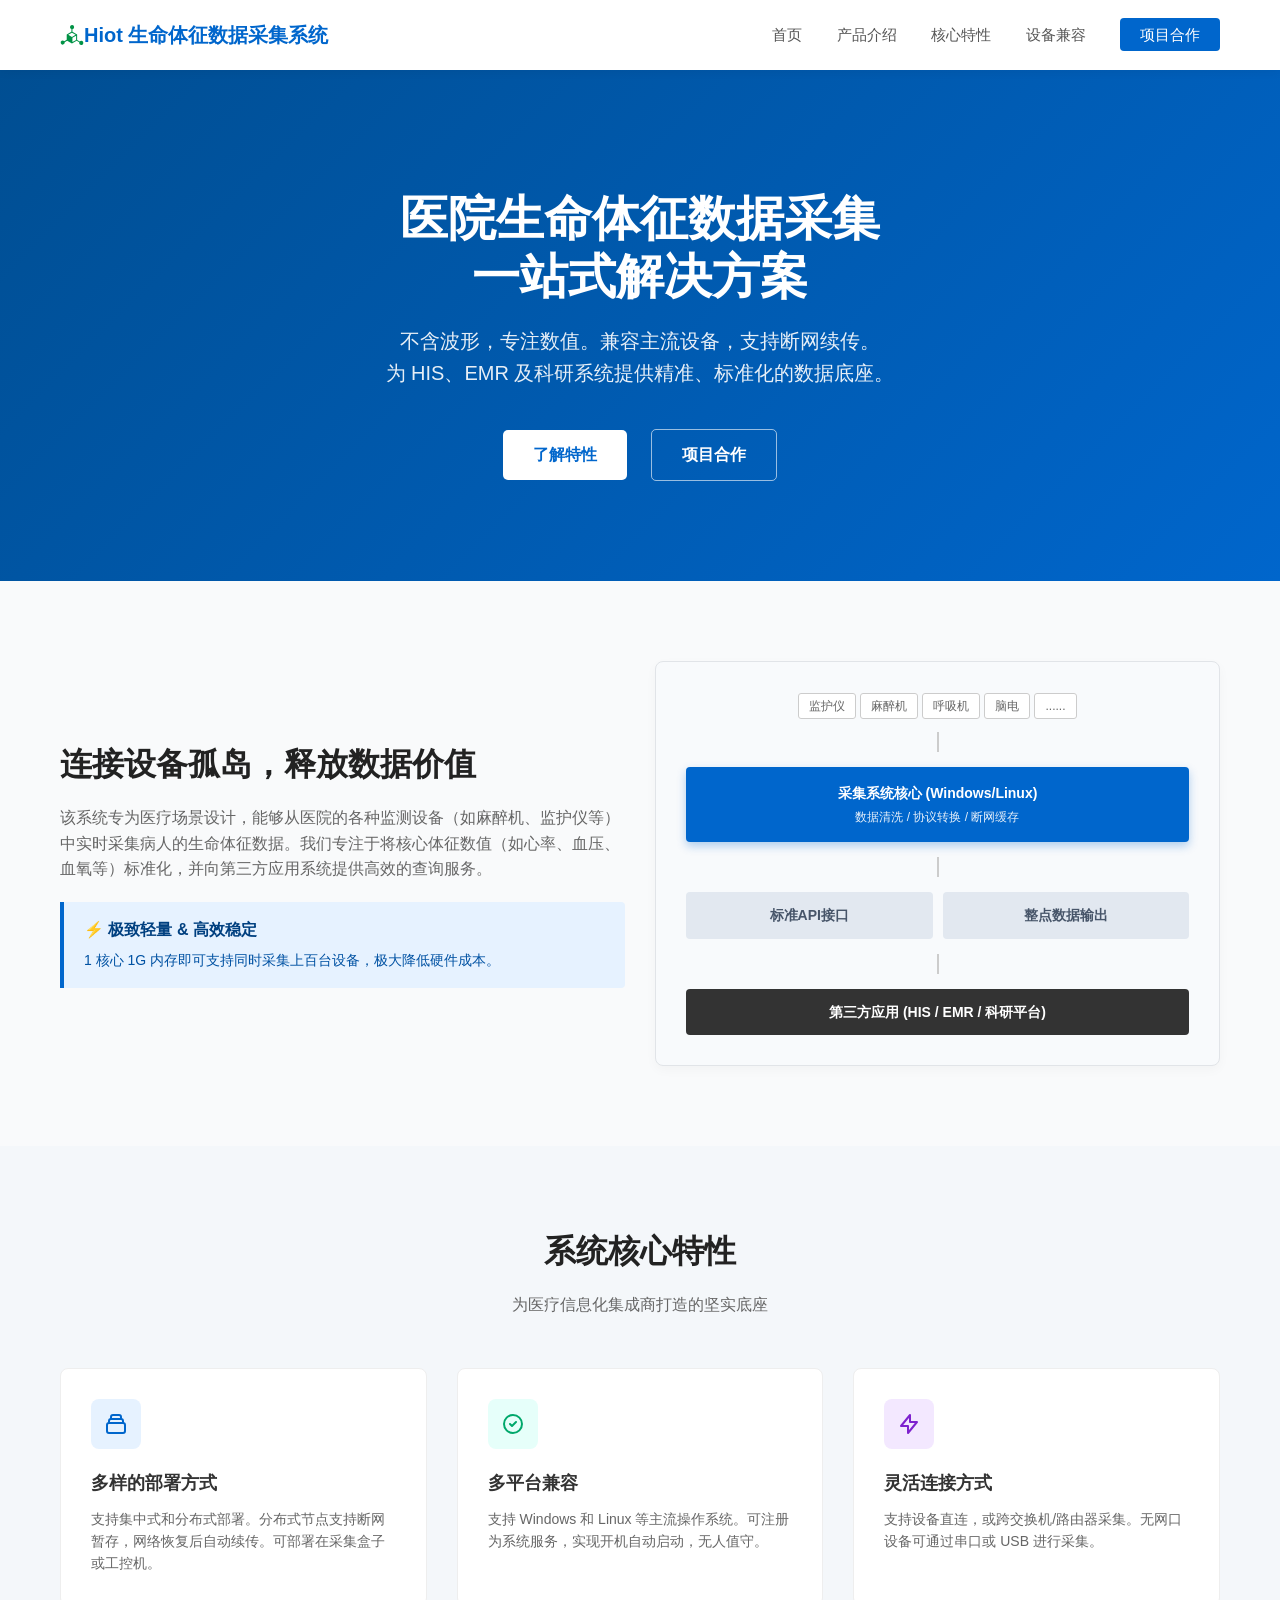
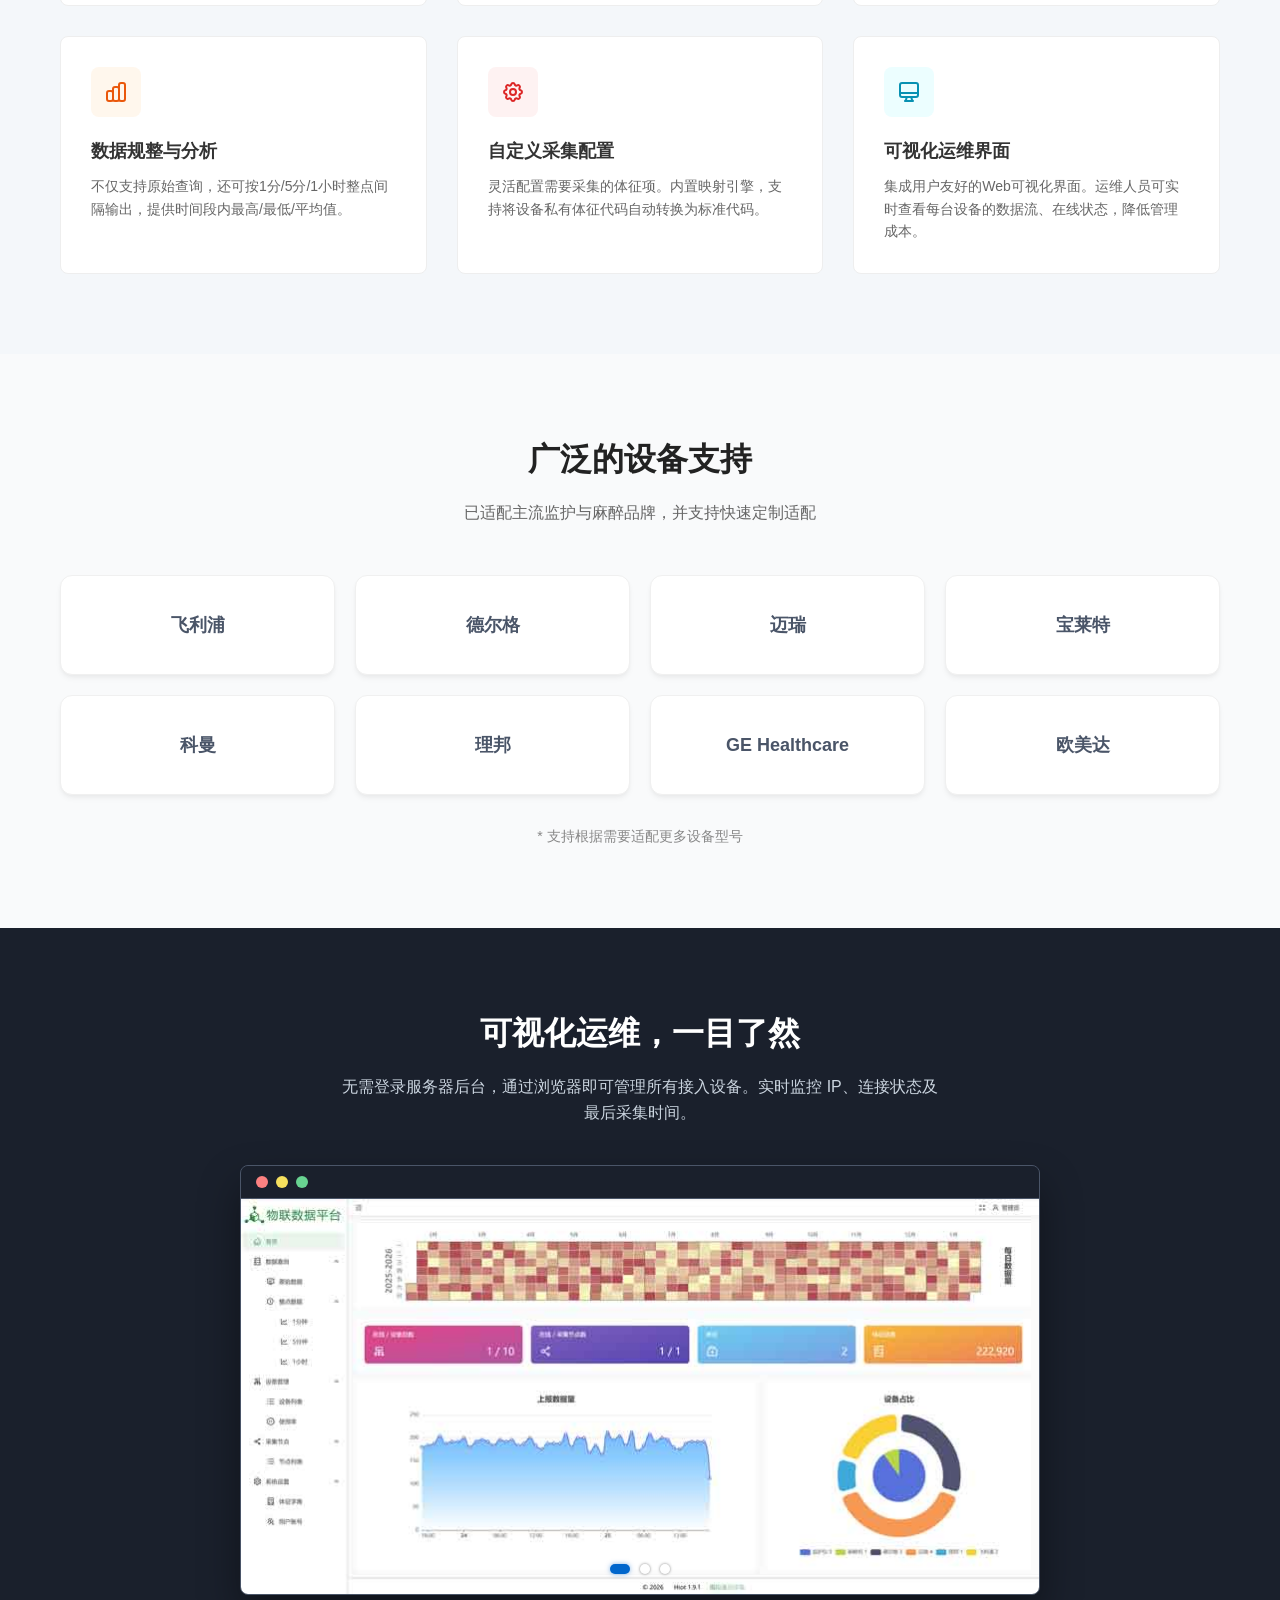
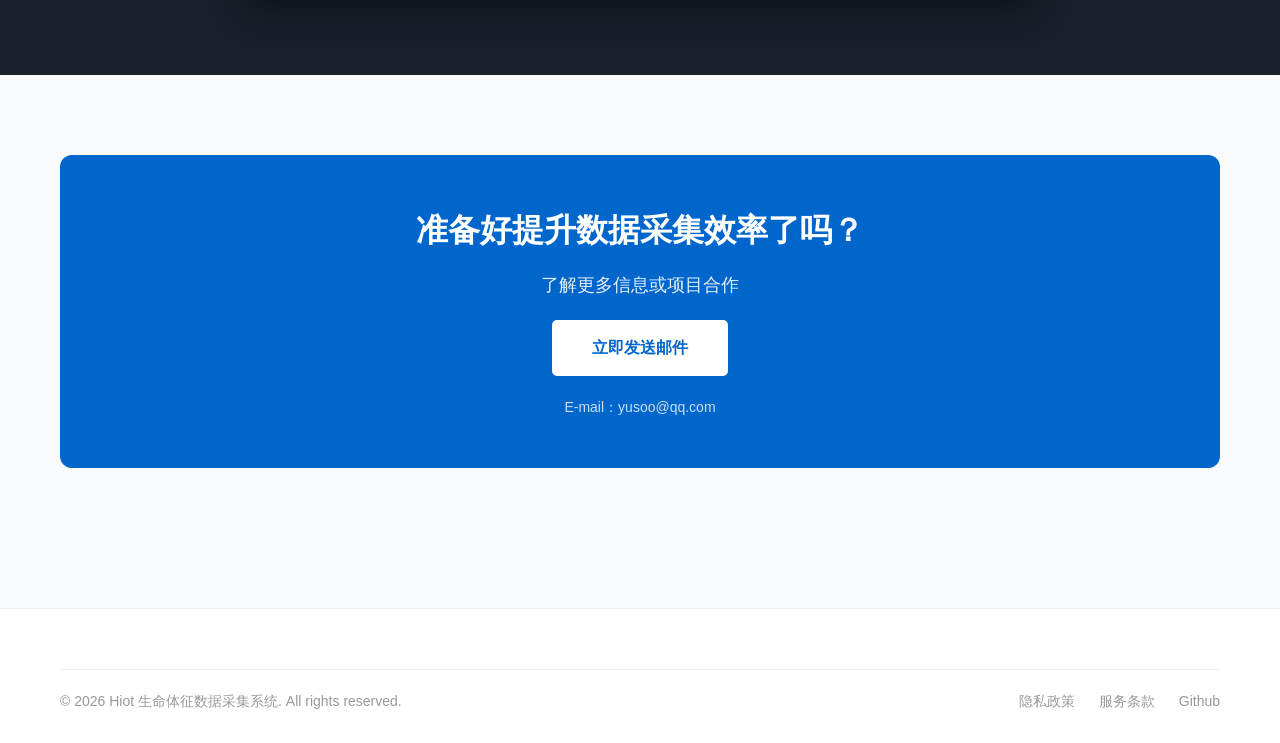
==== commit dfe45d7c: "update" ====
--- a/index.html
+++ b/index.html
@@ -3,7 +3,7 @@
   <head>
     <meta charset="UTF-8" />
     <meta name="viewport" content="width=device-width, initial-scale=1.0" />
-    <title>病人生命体征数据采集系统 - 医疗设备互联互通解决方案</title>
+    <title>Hiot 生命体征数据采集系统 - 医疗设备互联互通解决方案</title>
     <style>
       /* 全局重置与基础样式 */
       * {
@@ -102,9 +102,6 @@
         width: 100%;
         top: 0;
         z-index: 1000;
-        height: 70px;
-        display: flex;
-        align-items: center;
       }
 
       .nav-logo {
@@ -543,7 +540,7 @@
     <!-- 导航栏 -->
     <header>
       <div class="container">
-        <div class="flex justify-between items-center">
+        <div class="flex justify-between items-center" style="height: 70px">
           <div class="nav-logo">
             <svg viewBox="0 0 1024 1024" width="24" height="24" fill="#009245">
               <path
@@ -551,7 +548,7 @@
               ></path>
             </svg>
 
-            生命体征数据采集
+            Hiot 生命体征数据采集系统
           </div>
           <div class="nav-links">
             <a href="#home">首页</a>
@@ -595,7 +592,9 @@
           <!-- 右侧架构图模拟 -->
           <div class="intro-box" style="background: #f8fafc">
             <div class="architecture-diagram">
-              <div class="arch-top"><span>监护仪</span><span>麻醉机</span><span>呼吸机</span></div>
+              <div class="arch-top">
+                <span>监护仪</span><span>麻醉机</span><span>呼吸机</span><span>脑电</span><span>......</span>
+              </div>
               <div class="line"></div>
               <div class="arch-node arch-core">
                 采集系统核心 (Windows/Linux)<br />
@@ -837,9 +836,9 @@
       <div class="container">
         <div class="cta-box">
           <h2 style="font-size: 32px; margin-bottom: 15px">准备好提升数据采集效率了吗？</h2>
-          <p style="font-size: 18px; opacity: 0.9">立即联系我们获取更多信息。</p>
-          <a href="mailto:yusoo@qq.com" class="cta-btn">发送邮件咨询</a>
-          <p style="margin-top: 20px; font-size: 14px; opacity: 0.8">或Email：yusoo@qq.com</p>
+          <p style="font-size: 18px; opacity: 0.9">了解更多信息或项目合作</p>
+          <a href="mailto:yusoo@qq.com" class="cta-btn">立即发送邮件</a>
+          <p style="margin-top: 20px; font-size: 14px; opacity: 0.8">E-mail：yusoo@qq.com</p>
         </div>
       </div>
     </section>
@@ -847,7 +846,7 @@
     <footer>
       <div class="container">
         <div class="footer-info">
-          <div>&copy; 2026 Hiot 病人生命体征数据采集系统. All rights reserved.</div>
+          <div>&copy; 2026 Hiot 生命体征数据采集系统. All rights reserved.</div>
           <div>
             <span style="margin-left: 20px">隐私政策</span>
             <span style="margin-left: 20px">服务条款</span>
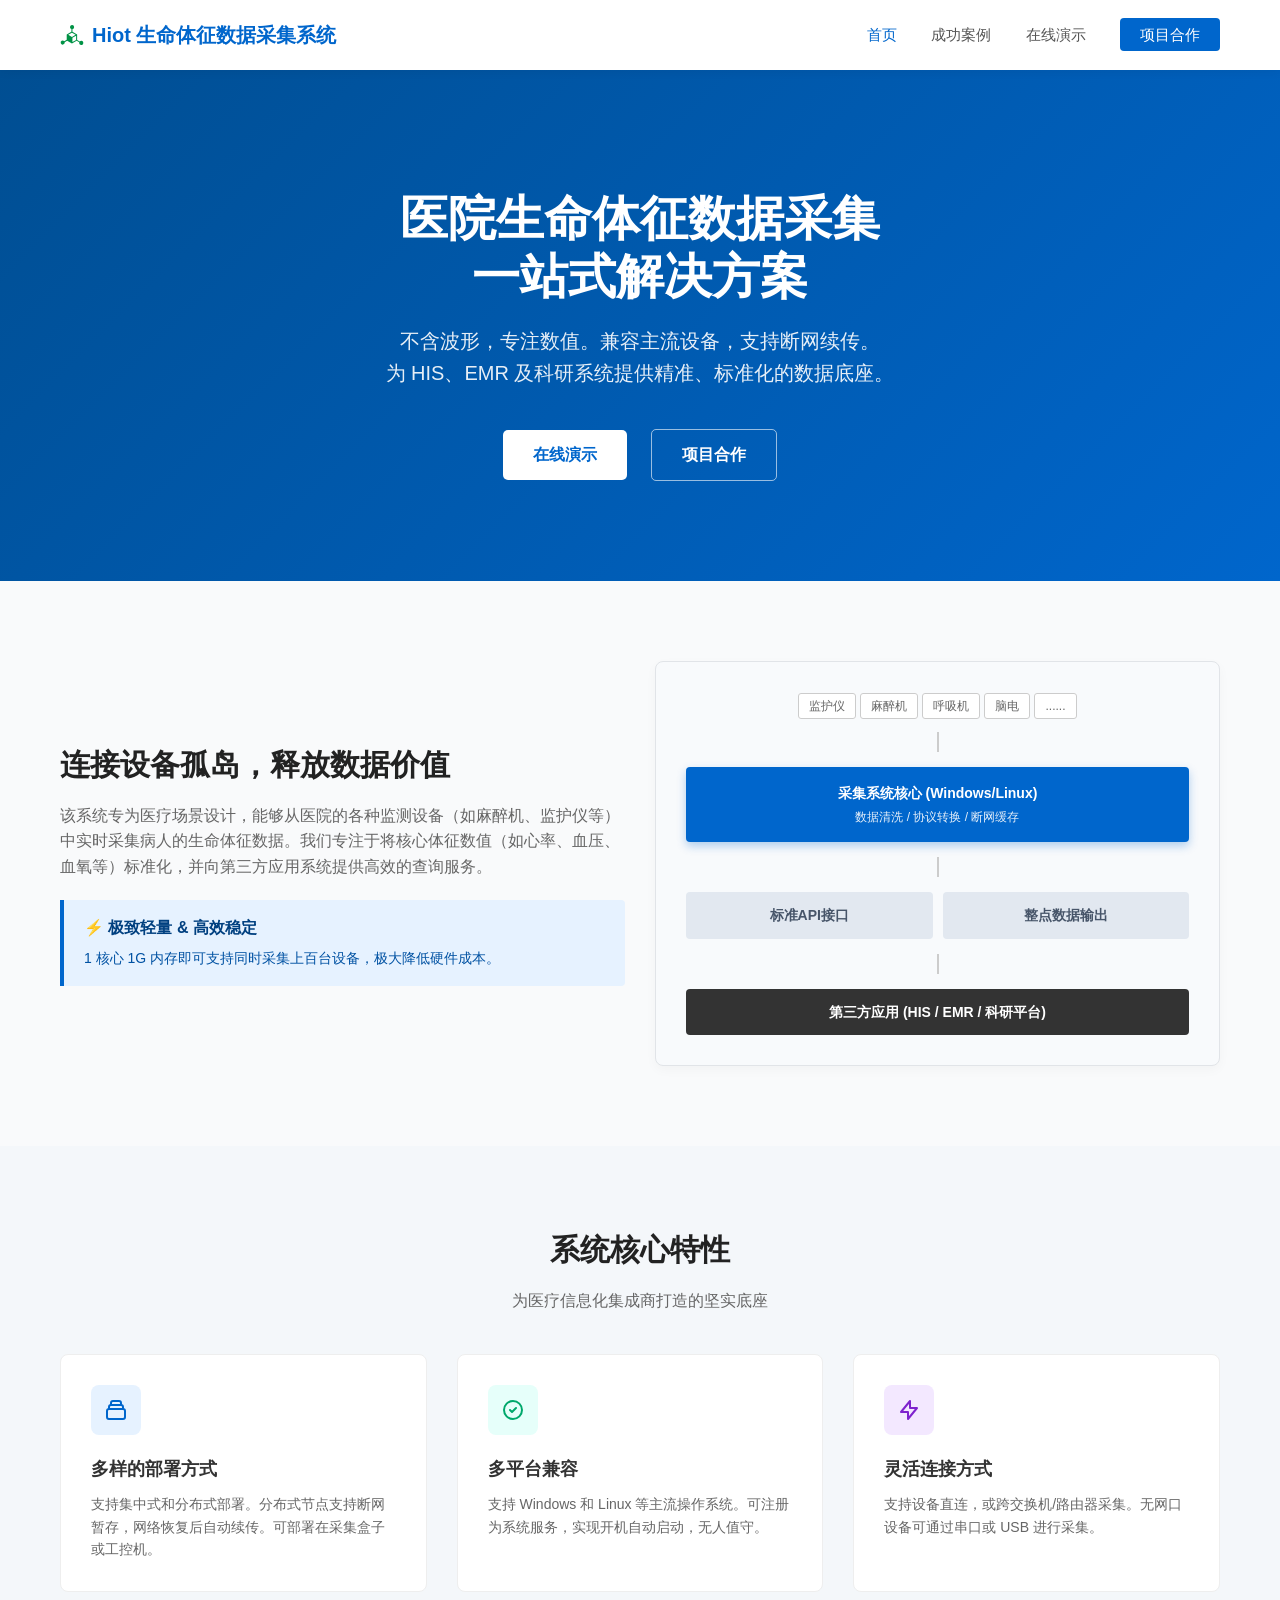
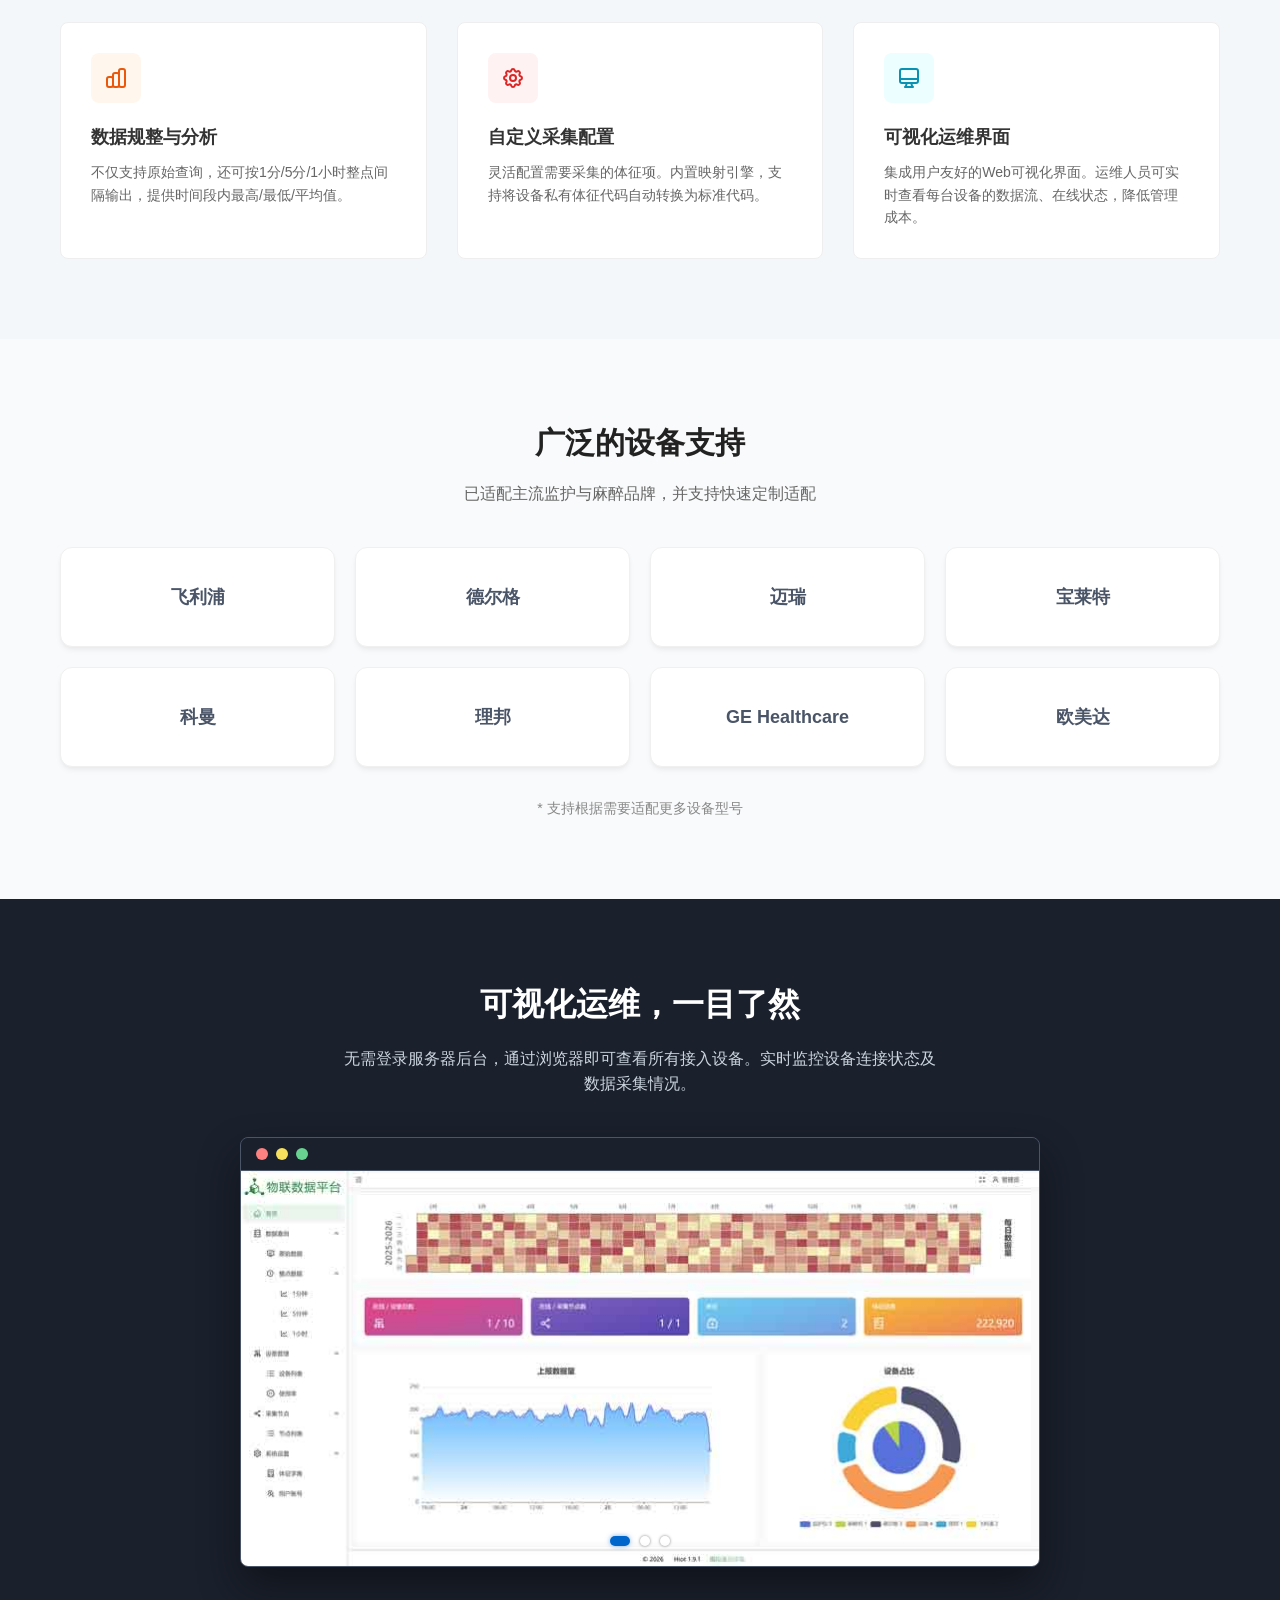
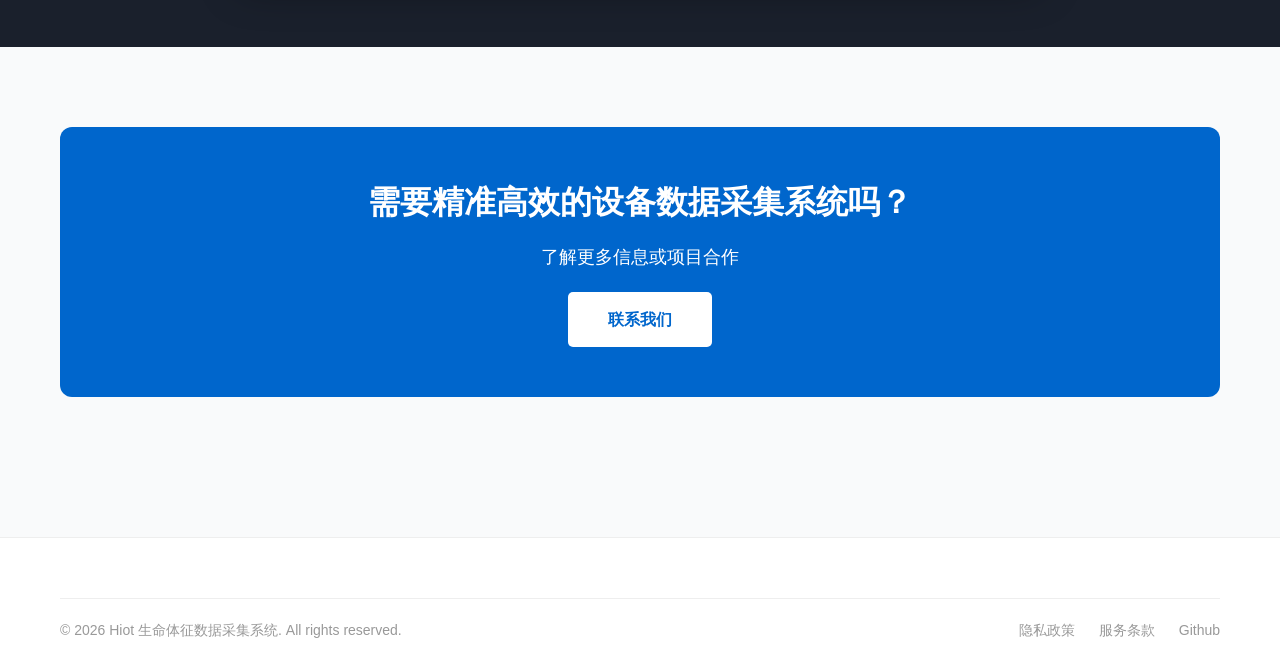
==== commit 7727d0c8: "update" ====
--- a/index.html
+++ b/index.html
@@ -4,143 +4,8 @@
     <meta charset="UTF-8" />
     <meta name="viewport" content="width=device-width, initial-scale=1.0" />
     <title>Hiot 生命体征数据采集系统 - 医疗设备互联互通解决方案</title>
+    <link rel="stylesheet" href="styles.css" />
     <style>
-      /* 全局重置与基础样式 */
-      * {
-        margin: 0;
-        padding: 0;
-        box-sizing: border-box;
-      }
-
-      body {
-        font-family: "Microsoft YaHei", "Heiti SC", sans-serif;
-        color: #333;
-        line-height: 1.6;
-        background-color: #f9fafb;
-        -webkit-font-smoothing: antialiased;
-      }
-
-      a {
-        text-decoration: none;
-        color: inherit;
-        transition: 0.3s;
-      }
-
-      ul {
-        list-style: none;
-      }
-
-      /* 布局工具类 */
-      .container {
-        max-width: 1200px;
-        margin: 0 auto;
-        padding: 0 20px;
-      }
-
-      .section {
-        padding: 80px 0;
-      }
-
-      .text-center {
-        text-align: center;
-      }
-      .mb-20 {
-        margin-bottom: 20px;
-      }
-      .mb-40 {
-        margin-bottom: 40px;
-      }
-      .mb-60 {
-        margin-bottom: 60px;
-      }
-
-      .flex {
-        display: flex;
-      }
-      .items-center {
-        align-items: center;
-      }
-      .justify-between {
-        justify-content: space-between;
-      }
-      .justify-center {
-        justify-content: center;
-      }
-      .flex-col {
-        flex-direction: column;
-      }
-
-      /* 响应式栅格布局 */
-      .grid {
-        display: grid;
-        gap: 30px;
-      }
-      .grid-2 {
-        grid-template-columns: repeat(2, 1fr);
-      }
-      .grid-3 {
-        grid-template-columns: repeat(3, 1fr);
-      }
-      .grid-4 {
-        grid-template-columns: repeat(4, 1fr);
-      }
-
-      /* 颜色变量 */
-      :root {
-        --primary-color: #0066cc; /* 医疗蓝 */
-        --primary-hover: #0052a3;
-        --bg-light: #f4f7fa;
-        --text-gray: #666;
-        --border-color: #e1e4e8;
-      }
-
-      /* 导航栏 */
-      header {
-        background: #fff;
-        box-shadow: 0 2px 10px rgba(0, 0, 0, 0.05);
-        position: fixed;
-        width: 100%;
-        top: 0;
-        z-index: 1000;
-      }
-
-      .nav-logo {
-        font-size: 20px;
-        font-weight: bold;
-        color: var(--primary-color);
-        display: flex;
-        align-items: center;
-      }
-
-      .nav-logo span {
-        background: var(--primary-color);
-        color: #fff;
-        padding: 2px 8px;
-        border-radius: 4px;
-        margin-right: 8px;
-      }
-
-      .nav-links a {
-        margin-left: 30px;
-        font-size: 15px;
-        color: #555;
-        font-weight: 500;
-      }
-
-      .nav-links a:hover {
-        color: var(--primary-color);
-      }
-
-      .nav-btn {
-        background: var(--primary-color);
-        color: #fff !important;
-        padding: 8px 20px;
-        border-radius: 4px;
-      }
-      .nav-btn:hover {
-        background: var(--primary-hover);
-      }
-
       /* 首屏 Banner */
       .hero {
         margin-top: 70px;
@@ -188,19 +53,6 @@
       }
       .btn-outline:hover {
         background: rgba(255, 255, 255, 0.1);
-      }
-
-      /* 通用标题样式 */
-      .section-title {
-        font-size: 32px;
-        font-weight: bold;
-        margin-bottom: 15px;
-        color: #222;
-      }
-      .section-subtitle {
-        color: var(--text-gray);
-        font-size: 16px;
-        margin-bottom: 50px;
       }
 
       /* 简介区域 */
@@ -478,60 +330,27 @@
       }
 
       /* 底部 */
-      footer {
-        background: #fff;
-        border-top: 1px solid #eee;
+      .home-footer {
         padding: 60px 0 30px;
       }
-      .cta-box {
-        background: var(--primary-color);
-        border-radius: 12px;
+
+      .home-cta-box {
         padding: 50px;
-        text-align: center;
-        color: #fff;
         margin-bottom: 60px;
       }
-      .cta-btn {
-        background: #fff;
-        color: var(--primary-color);
+
+      .home-cta-btn {
         padding: 15px 40px;
-        border-radius: 5px;
-        font-weight: bold;
-        display: inline-block;
         margin-top: 20px;
-      }
-      .footer-info {
-        display: flex;
-        justify-content: space-between;
-        color: #999;
-        font-size: 14px;
-        border-top: 1px solid #eee;
-        padding-top: 20px;
       }
 
       /* 移动端适配 */
       @media (max-width: 768px) {
-        .nav-links {
-          display: none;
-        }
         .hero h1 {
           font-size: 32px;
         }
-        .grid-2,
-        .grid-3,
-        .grid-4 {
-          grid-template-columns: 1fr;
-        }
         .intro-box .flex {
           flex-direction: column;
-        }
-        .cta-box {
-          padding: 30px;
-        }
-        .footer-info {
-          flex-direction: column;
-          text-align: center;
-          gap: 10px;
         }
       }
     </style>
@@ -547,15 +366,18 @@
                 d="M905.898667 761.514667c-23.409778 0-45.824 9.585778-62.122667 26.481777l-112.981333-65.479111v-233.187555l-200.362667-116.224V261.802667a88.832 88.832 0 0 0 72.419556-92.472889 88.746667 88.746667 0 0 0-82.261334-83.768889 88.576 88.576 0 0 0-92.928 71.623111 88.974222 88.974222 0 0 0 59.107556 101.603556v113.550222l-200.362667 116.992v229.774222-2.645333l-105.443555 61.326222a87.04 87.04 0 0 0-110.705778-16.412445 88.035556 88.035556 0 0 0-35.953778 106.524445 87.267556 87.267556 0 0 0 97.792 54.698667 87.722667 87.722667 0 0 0 71.082667-86.897778 75.377778 75.377778 0 0 0-2.247111-18.545778l103.566222-59.818667 205.596444 119.239111 199.992889-115.825777 112.952889 65.507555a83.456 83.456 0 0 0-3.754667 23.836445c0 35.868444 21.504 68.181333 54.499556 81.863111a87.722667 87.722667 0 0 0 96.056889-19.370667 88.888889 88.888889 0 0 0 18.887111-96.654222 88.120889 88.120889 0 0 0-81.692445-54.414222h-1.137777z m-553.585778-258.190223l156.273778-90.851555 157.44 90.851555-156.302223 90.851556-157.411555-90.851556z m334.791111 219.960889l-156.672 90.851556v-181.703111l156.672-91.249778v182.101333z"
               ></path>
             </svg>
-
             Hiot 生命体征数据采集系统
           </div>
+          <button class="nav-toggle" aria-label="菜单">
+            <span></span>
+            <span></span>
+            <span></span>
+          </button>
           <div class="nav-links">
-            <a href="#home">首页</a>
-            <a href="#intro">产品介绍</a>
-            <a href="#features">核心特性</a>
-            <a href="#compatibility">设备兼容</a>
-            <a href="#contact" class="nav-btn">项目合作</a>
+            <a href="index.html" class="active">首页</a>
+            <a href="cases.html">成功案例</a>
+            <a href="demo.html">在线演示</a>
+            <a href="cooperation.html" class="nav-btn">项目合作</a>
           </div>
         </div>
       </div>
@@ -567,8 +389,8 @@
         <h1>医院生命体征数据采集<br />一站式解决方案</h1>
         <p>不含波形，专注数值。兼容主流设备，支持断网续传。<br />为 HIS、EMR 及科研系统提供精准、标准化的数据底座。</p>
         <div class="hero-btns">
-          <a href="#features" class="btn-white">了解特性</a>
-          <a href="#contact" class="btn-outline">项目合作</a>
+          <a href="demo.html" class="btn-white">在线演示</a>
+          <a href="cooperation.html" class="btn-outline">项目合作</a>
         </div>
       </div>
     </section>
@@ -750,7 +572,7 @@
       <div class="container text-center">
         <h2 style="font-size: 32px; font-weight: bold; margin-bottom: 15px">可视化运维，一目了然</h2>
         <p style="color: #cbd5e0; margin-bottom: 40px; max-width: 600px; margin-left: auto; margin-right: auto">
-          无需登录服务器后台，通过浏览器即可管理所有接入设备。实时监控 IP、连接状态及最后采集时间。
+          无需登录服务器后台，通过浏览器即可查看所有接入设备。实时监控设备连接状态及数据采集情况。
         </p>
 
         <div class="browser-mockup">
@@ -834,16 +656,15 @@
     <!-- 底部与联系 -->
     <section class="section" id="contact">
       <div class="container">
-        <div class="cta-box">
-          <h2 style="font-size: 32px; margin-bottom: 15px">准备好提升数据采集效率了吗？</h2>
-          <p style="font-size: 18px; opacity: 0.9">了解更多信息或项目合作</p>
-          <a href="mailto:yusoo@qq.com" class="cta-btn">立即发送邮件</a>
-          <p style="margin-top: 20px; font-size: 14px; opacity: 0.8">E-mail：yusoo@qq.com</p>
+        <div class="cta-box home-cta-box">
+          <h2 style="font-size: 32px; margin-bottom: 15px">需要精准高效的设备数据采集系统吗？</h2>
+          <p style="font-size: 18px">了解更多信息或项目合作</p>
+          <a href="cooperation.html" class="cta-btn home-cta-btn">联系我们</a>
         </div>
       </div>
     </section>
 
-    <footer>
+    <footer class="home-footer">
       <div class="container">
         <div class="footer-info">
           <div>&copy; 2026 Hiot 生命体征数据采集系统. All rights reserved.</div>
@@ -855,5 +676,6 @@
         </div>
       </div>
     </footer>
+    <script src="main.js"></script>
   </body>
 </html>
--- a/styles.css
+++ b/styles.css
@@ -0,0 +1,407 @@
+* {
+  margin: 0;
+  padding: 0;
+  box-sizing: border-box;
+}
+
+:root {
+  --primary-color: #0066cc;
+  --primary-hover: #0052a3;
+  --bg-light: #f4f7fa;
+  --text-gray: #666;
+  --border-color: #e1e4e8;
+}
+
+body {
+  font-family: "Microsoft YaHei", "Heiti SC", sans-serif;
+  color: #333;
+  line-height: 1.6;
+  background-color: #f9fafb;
+  -webkit-font-smoothing: antialiased;
+}
+
+a {
+  color: inherit;
+  text-decoration: none;
+  transition: 0.3s;
+}
+
+ul {
+  list-style: none;
+}
+
+.container {
+  max-width: 1200px;
+  margin: 0 auto;
+  padding: 0 20px;
+}
+
+.section {
+  padding: 80px 0;
+}
+
+.text-center {
+  text-align: center;
+}
+
+.mb-20 {
+  margin-bottom: 20px;
+}
+
+.mb-40 {
+  margin-bottom: 40px;
+}
+
+.mb-60 {
+  margin-bottom: 60px;
+}
+
+.flex {
+  display: flex;
+}
+
+.items-center {
+  align-items: center;
+}
+
+.justify-between {
+  justify-content: space-between;
+}
+
+.justify-center {
+  justify-content: center;
+}
+
+.flex-col {
+  flex-direction: column;
+}
+
+.grid {
+  display: grid;
+  gap: 30px;
+}
+
+.grid-2 {
+  grid-template-columns: repeat(2, 1fr);
+}
+
+.grid-3 {
+  grid-template-columns: repeat(3, 1fr);
+}
+
+.grid-4 {
+  grid-template-columns: repeat(4, 1fr);
+}
+
+header {
+  background: #fff;
+  box-shadow: 0 2px 10px rgba(0, 0, 0, 0.05);
+  position: fixed;
+  width: 100%;
+  top: 0;
+  z-index: 1000;
+}
+
+.nav-logo {
+  font-size: 20px;
+  font-weight: bold;
+  color: var(--primary-color);
+  display: flex;
+  align-items: center;
+}
+
+.nav-logo svg {
+  margin-right: 8px;
+}
+
+.nav-logo span {
+  background: var(--primary-color);
+  color: #fff;
+  padding: 2px 8px;
+  border-radius: 4px;
+  margin-right: 8px;
+}
+
+.nav-links a {
+  margin-left: 30px;
+  font-size: 15px;
+  color: #555;
+  font-weight: 500;
+}
+
+.nav-links a:hover,
+.nav-links a.active {
+  color: var(--primary-color);
+}
+
+.nav-btn {
+  background: var(--primary-color);
+  color: #fff !important;
+  padding: 8px 20px;
+  border-radius: 4px;
+}
+
+.nav-btn:hover {
+  background: var(--primary-hover);
+}
+
+.nav-btn.active {
+  background: var(--primary-hover);
+}
+
+.nav-toggle {
+  display: none;
+  flex-direction: column;
+  justify-content: space-between;
+  width: 26px;
+  height: 18px;
+  cursor: pointer;
+  background: none;
+  border: none;
+  padding: 0;
+}
+
+.nav-toggle span {
+  display: block;
+  height: 3px;
+  width: 100%;
+  background: var(--primary-color);
+  border-radius: 2px;
+}
+
+.section-title {
+  font-size: 30px;
+  margin-bottom: 14px;
+  color: #222;
+}
+
+.section-subtitle {
+  color: var(--text-gray);
+  margin-bottom: 40px;
+}
+
+.page-hero {
+  margin-top: 70px;
+  padding: 90px 0 70px;
+  background: linear-gradient(135deg, #004e92 0%, #0066cc 100%);
+  color: #fff;
+  text-align: center;
+}
+
+.page-hero h1 {
+  font-size: 42px;
+  line-height: 1.2;
+  margin-bottom: 18px;
+}
+
+.page-hero p {
+  font-size: 18px;
+  opacity: 0.9;
+  max-width: 780px;
+  margin: 0 auto;
+}
+
+.case-card,
+.metric-card,
+.screen-card,
+.demo-card,
+.panel {
+  background: #fff;
+  border: 1px solid var(--border-color);
+  border-radius: 8px;
+  box-shadow: 0 4px 12px rgba(0, 0, 0, 0.03);
+}
+
+.case-card,
+.metric-card,
+.demo-card,
+.panel {
+  padding: 30px;
+}
+
+.case-card h2,
+.screen-card h2,
+.demo-card h2,
+.panel h2 {
+  margin-bottom: 14px;
+  color: #1f2937;
+}
+
+.case-card h2,
+.panel h2 {
+  font-size: 22px;
+}
+
+.screen-card h2,
+.demo-card h2 {
+  font-size: 20px;
+}
+
+.case-card p,
+.case-card li,
+.screen-card p,
+.demo-card p,
+.panel p,
+.panel li {
+  color: var(--text-gray);
+  font-size: 15px;
+}
+
+.case-card ul {
+  margin-top: 18px;
+  padding-left: 20px;
+  list-style: disc;
+}
+
+.case-card li {
+  margin-bottom: 8px;
+}
+
+.metric-card strong {
+  display: block;
+  font-size: 30px;
+  color: var(--primary-color);
+  margin-bottom: 8px;
+}
+
+.metric-card span {
+  color: var(--text-gray);
+}
+
+.screen-card {
+  overflow: hidden;
+}
+
+.screen-card img {
+  width: 100%;
+  display: block;
+}
+
+.screen-card div {
+  padding: 24px;
+}
+
+.panel ul,
+.panel ol {
+  padding-left: 20px;
+  margin-top: 16px;
+}
+
+.panel ul {
+  list-style: disc;
+}
+
+.panel ol {
+  list-style: decimal;
+}
+
+.panel li {
+  margin-bottom: 10px;
+}
+
+.contact-box {
+  background: var(--primary-color);
+  color: #fff;
+}
+
+.contact-box p {
+  color: rgba(255, 255, 255, 0.9);
+}
+
+.cta-box {
+  background: var(--primary-color);
+  border-radius: 12px;
+  padding: 45px;
+  text-align: center;
+  color: #fff;
+}
+
+.cta-btn {
+  background: #fff;
+  color: var(--primary-color);
+  padding: 14px 34px;
+  border-radius: 5px;
+  font-weight: bold;
+  display: inline-block;
+  margin-top: 22px;
+}
+
+.cta-btn-primary {
+  background: var(--primary-color);
+  color: #fff;
+}
+
+footer {
+  background: #fff;
+  border-top: 1px solid #eee;
+  padding: 30px 0;
+  color: #999;
+  font-size: 14px;
+}
+
+.footer-info {
+  display: flex;
+  justify-content: space-between;
+  color: #999;
+  font-size: 14px;
+  border-top: 1px solid #eee;
+  padding-top: 20px;
+}
+
+@media (max-width: 768px) {
+  .nav-toggle {
+    display: flex;
+  }
+
+  .nav-links {
+    display: none;
+    position: absolute;
+    top: 70px;
+    left: 0;
+    right: 0;
+    flex-direction: column;
+    background: #fff;
+    padding: 15px 20px 25px;
+    box-shadow: 0 4px 12px rgba(0, 0, 0, 0.08);
+    border-top: 1px solid var(--border-color);
+  }
+
+  .nav-links-open {
+    display: flex;
+  }
+
+  .nav-links a {
+    margin-left: 0;
+    padding: 10px 0;
+    border-bottom: 1px solid #f0f0f0;
+  }
+
+  .nav-links a:last-child {
+    border-bottom: none;
+  }
+
+  .nav-btn {
+    margin-top: 8px;
+    text-align: center;
+  }
+
+  .page-hero h1 {
+    font-size: 32px;
+  }
+
+  .grid-2,
+  .grid-3,
+  .grid-4 {
+    grid-template-columns: 1fr;
+  }
+
+  .cta-box {
+    padding: 30px;
+  }
+
+  .footer-info {
+    flex-direction: column;
+    text-align: center;
+    gap: 10px;
+  }
+}
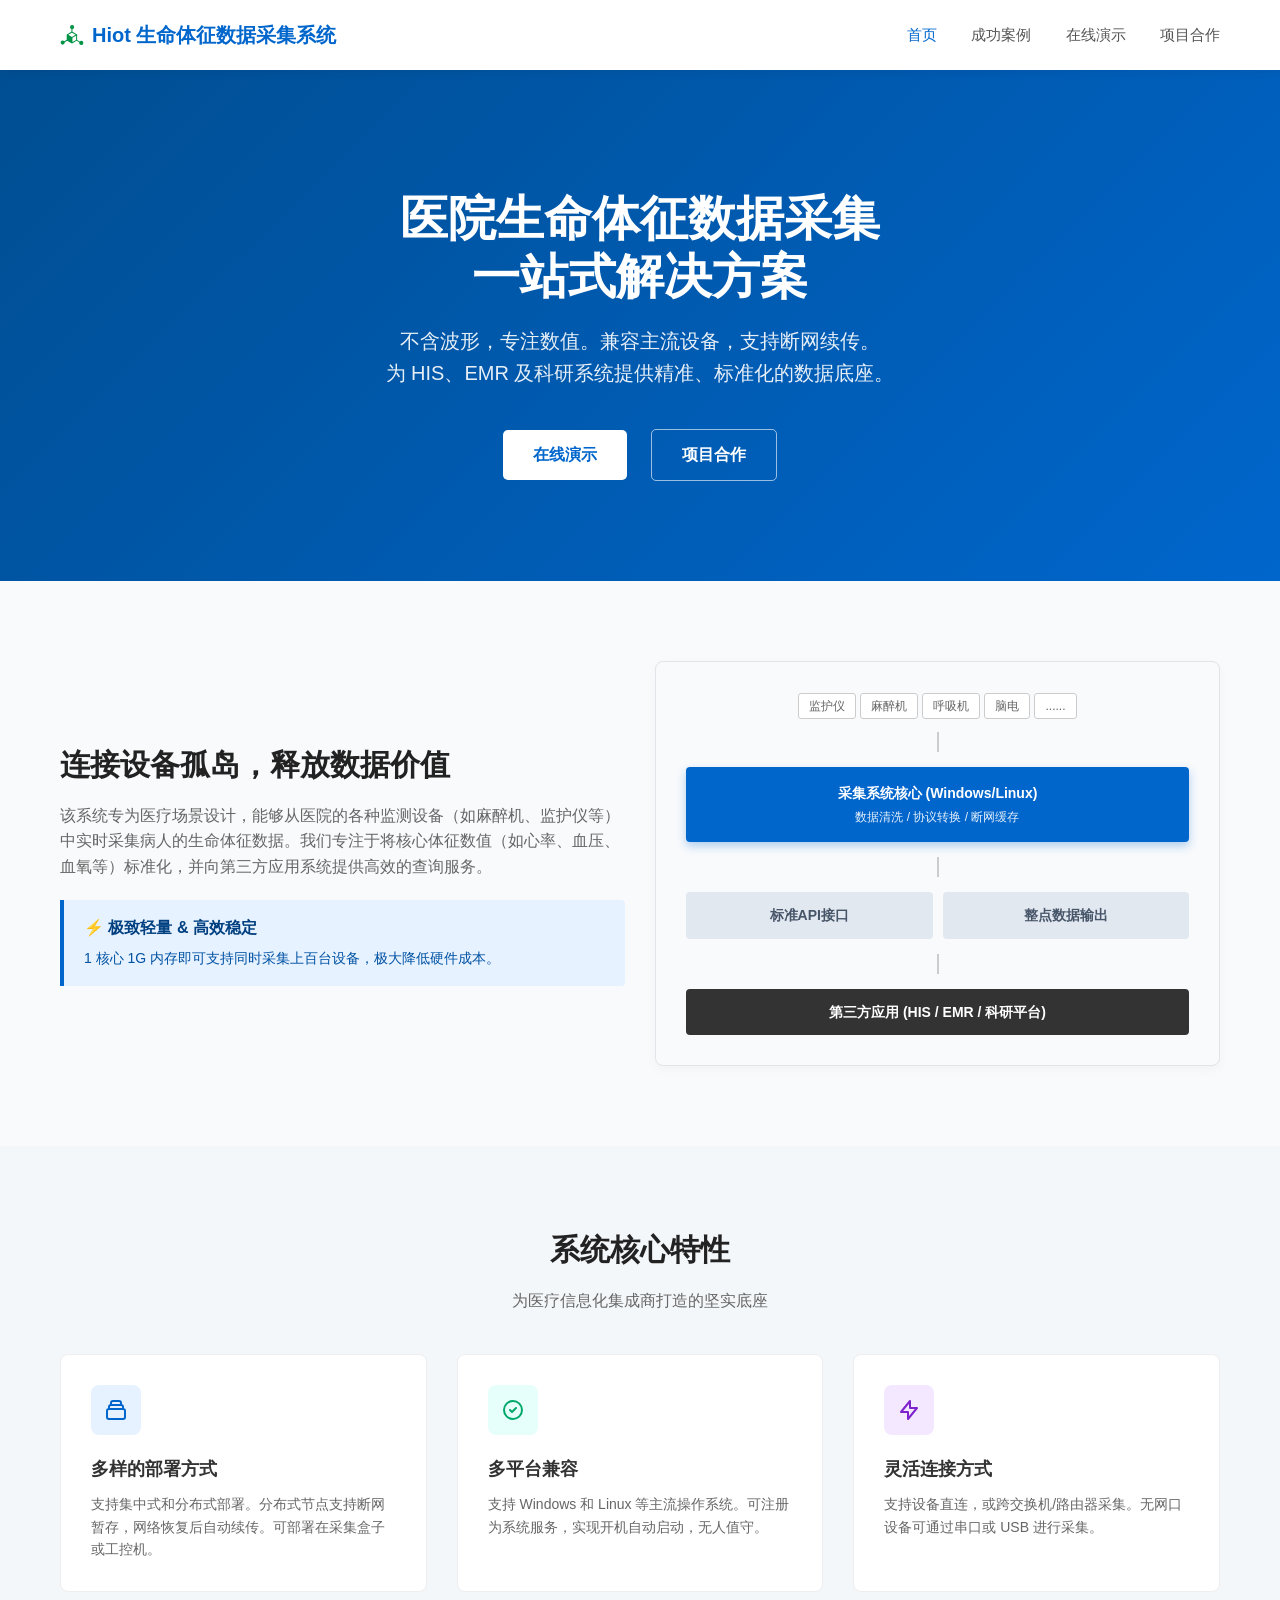
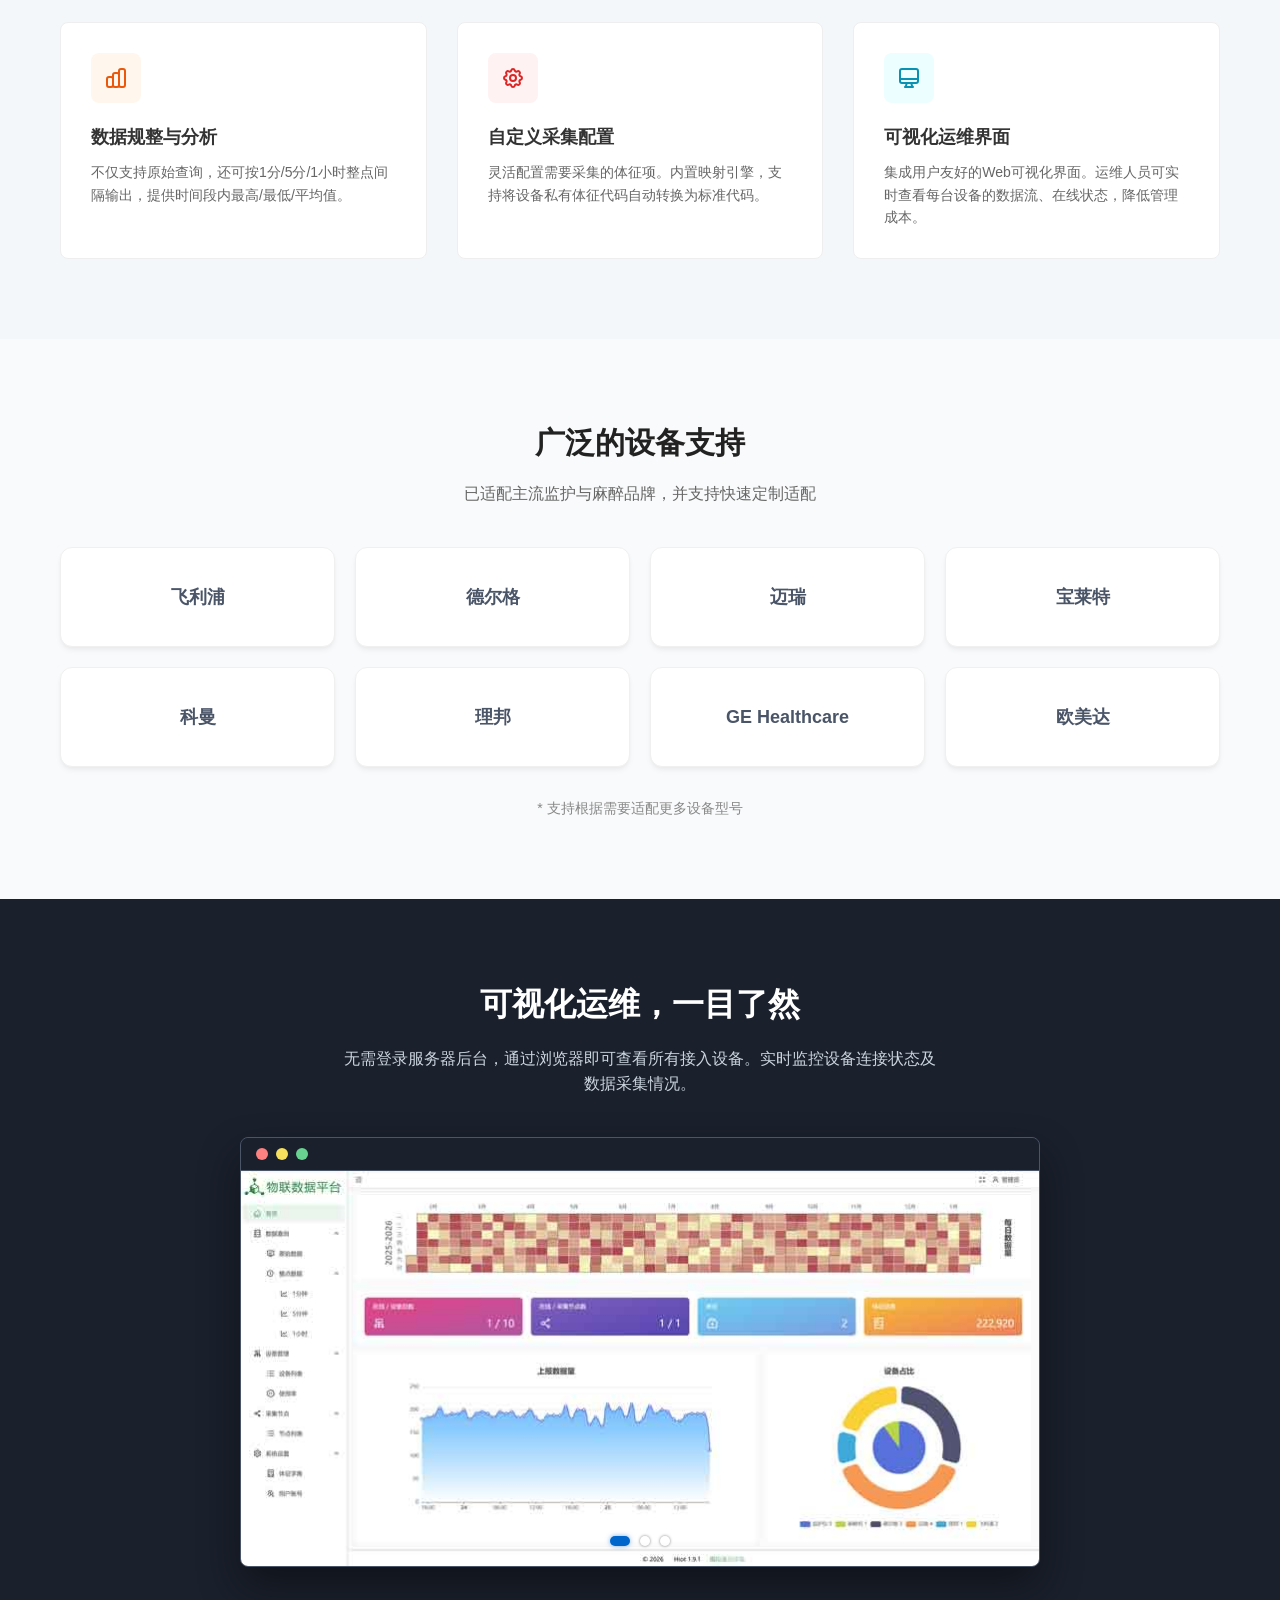
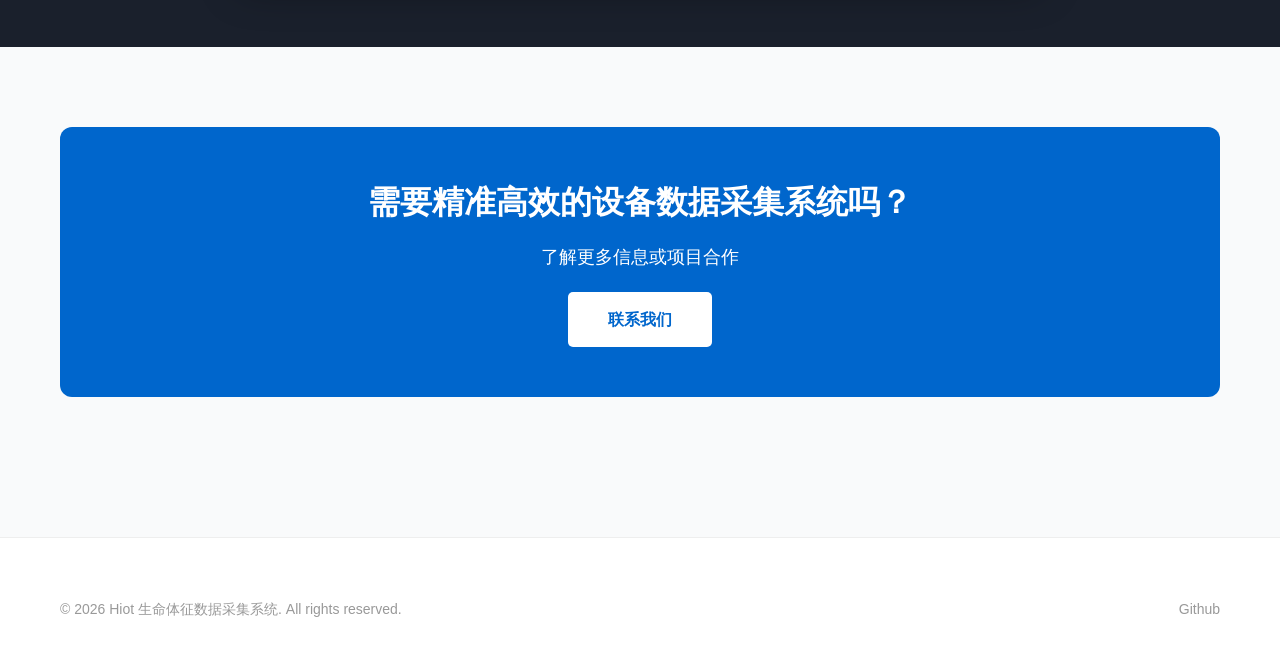
==== commit 5e60ccc8: "update" ====
--- a/index.html
+++ b/index.html
@@ -3,7 +3,12 @@
   <head>
     <meta charset="UTF-8" />
     <meta name="viewport" content="width=device-width, initial-scale=1.0" />
+    <meta
+      name="description"
+      content="Hiot 生命体征数据采集系统：从麻醉机、监护仪等医疗设备实时采集生命体征数值，兼容飞利浦、德尔格、迈瑞等主流品牌，支持断网续传，为 HIS、EMR 及科研系统提供标准化数据底座。"
+    />
     <title>Hiot 生命体征数据采集系统 - 医疗设备互联互通解决方案</title>
+    <link rel="icon" href="logo.svg" type="image/svg+xml" />
     <link rel="stylesheet" href="styles.css" />
     <style>
       /* 首屏 Banner */
@@ -113,6 +118,10 @@
       .arch-bottom {
         background: #333;
         color: #fff;
+      }
+      .arch-node-soft {
+        background: #e2e8f0;
+        color: #475569;
       }
       .line {
         width: 2px;
@@ -298,6 +307,7 @@
       .slider-item img {
         max-width: 100%;
         max-height: 100%;
+        height: auto;
         object-fit: contain;
         display: block;
       }
@@ -315,6 +325,8 @@
       .slider-dot {
         width: 10px;
         height: 10px;
+        border: none;
+        padding: 0;
         border-radius: 50%;
         background: rgba(255, 255, 255, 0.5);
         box-shadow: 0 0 3px rgba(0, 0, 0, 0.5);
@@ -322,6 +334,24 @@
         transition: all 0.3s;
       }
 
+      /* 非激活点 hover 提亮放大；激活长条不参与缩放，避免视觉过大 */
+      .slider-dot:hover:not(.active) {
+        background: rgba(255, 255, 255, 0.9);
+        transform: scale(1.3);
+      }
+
+      .slider-dot:focus-visible {
+        outline: 2px solid #fff;
+        outline-offset: 2px;
+      }
+
+      /* 用户偏好减少动态效果时，关闭轮播过渡 */
+      @media (prefers-reduced-motion: reduce) {
+        .slider-wrapper {
+          transition: none;
+        }
+      }
+
       .slider-dot.active {
         background: var(--primary-color);
         width: 20px;
@@ -348,9 +378,6 @@
       @media (max-width: 768px) {
         .hero h1 {
           font-size: 32px;
-        }
-        .intro-box .flex {
-          flex-direction: column;
         }
       }
     </style>
@@ -359,32 +386,29 @@
     <!-- 导航栏 -->
     <header>
       <div class="container">
-        <div class="flex justify-between items-center" style="height: 70px">
-          <div class="nav-logo">
-            <svg viewBox="0 0 1024 1024" width="24" height="24" fill="#009245">
-              <path
-                d="M905.898667 761.514667c-23.409778 0-45.824 9.585778-62.122667 26.481777l-112.981333-65.479111v-233.187555l-200.362667-116.224V261.802667a88.832 88.832 0 0 0 72.419556-92.472889 88.746667 88.746667 0 0 0-82.261334-83.768889 88.576 88.576 0 0 0-92.928 71.623111 88.974222 88.974222 0 0 0 59.107556 101.603556v113.550222l-200.362667 116.992v229.774222-2.645333l-105.443555 61.326222a87.04 87.04 0 0 0-110.705778-16.412445 88.035556 88.035556 0 0 0-35.953778 106.524445 87.267556 87.267556 0 0 0 97.792 54.698667 87.722667 87.722667 0 0 0 71.082667-86.897778 75.377778 75.377778 0 0 0-2.247111-18.545778l103.566222-59.818667 205.596444 119.239111 199.992889-115.825777 112.952889 65.507555a83.456 83.456 0 0 0-3.754667 23.836445c0 35.868444 21.504 68.181333 54.499556 81.863111a87.722667 87.722667 0 0 0 96.056889-19.370667 88.888889 88.888889 0 0 0 18.887111-96.654222 88.120889 88.120889 0 0 0-81.692445-54.414222h-1.137777z m-553.585778-258.190223l156.273778-90.851555 157.44 90.851555-156.302223 90.851556-157.411555-90.851556z m334.791111 219.960889l-156.672 90.851556v-181.703111l156.672-91.249778v182.101333z"
-              ></path>
-            </svg>
+        <div class="nav-inner flex justify-between items-center">
+          <a class="nav-logo" href="index.html">
+            <img src="logo.svg" width="24" height="24" alt="Hiot" />
             Hiot 生命体征数据采集系统
-          </div>
-          <button class="nav-toggle" aria-label="菜单">
+          </a>
+          <input type="checkbox" id="navToggle" class="nav-toggle-checkbox" />
+          <label for="navToggle" class="nav-toggle" aria-label="菜单">
             <span></span>
             <span></span>
             <span></span>
-          </button>
-          <div class="nav-links">
+          </label>
+          <nav class="nav-links">
             <a href="index.html" class="active">首页</a>
             <a href="cases.html">成功案例</a>
             <a href="demo.html">在线演示</a>
-            <a href="cooperation.html" class="nav-btn">项目合作</a>
-          </div>
+            <a href="cooperation.html">项目合作</a>
+          </nav>
         </div>
       </div>
     </header>
 
     <!-- 首屏 Banner -->
-    <section class="hero text-center" id="home">
+    <section class="hero text-center">
       <div class="container">
         <h1>医院生命体征数据采集<br />一站式解决方案</h1>
         <p>不含波形，专注数值。兼容主流设备，支持断网续传。<br />为 HIS、EMR 及科研系统提供精准、标准化的数据底座。</p>
@@ -396,9 +420,9 @@
     </section>
 
     <!-- 简介与架构 -->
-    <section class="section" id="intro">
+    <section class="section">
       <div class="container">
-        <div class="grid grid-2" style="align-items: center">
+        <div class="grid grid-2 items-center">
           <!-- 左侧文字 -->
           <div>
             <h2 class="section-title">连接设备孤岛，释放数据价值</h2>
@@ -424,8 +448,8 @@
               </div>
               <div class="line"></div>
               <div class="grid grid-2" style="width: 100%; gap: 10px">
-                <div class="arch-node" style="background: #e2e8f0; color: #475569">标准API接口</div>
-                <div class="arch-node" style="background: #e2e8f0; color: #475569">整点数据输出</div>
+                <div class="arch-node arch-node-soft">标准API接口</div>
+                <div class="arch-node arch-node-soft">整点数据输出</div>
               </div>
               <div class="line"></div>
               <div class="arch-node arch-bottom">第三方应用 (HIS / EMR / 科研平台)</div>
@@ -436,7 +460,7 @@
     </section>
 
     <!-- 核心特性 -->
-    <section class="section" id="features" style="background-color: #f4f7fa">
+    <section class="section section-alt">
       <div class="container">
         <div class="text-center">
           <h2 class="section-title">系统核心特性</h2>
@@ -546,7 +570,7 @@
     </section>
 
     <!-- 兼容性 -->
-    <section class="section" id="compatibility">
+    <section class="section">
       <div class="container">
         <div class="text-center">
           <h2 class="section-title">广泛的设备支持</h2>
@@ -585,16 +609,16 @@
             <div class="slider-container">
               <div class="slider-wrapper" id="sliderWrapper">
                 <div class="slider-item">
-                  <img src="screenshot1.jpg" alt="界面预览 1" />
+                  <img src="screenshot1.jpg" alt="界面预览 1" width="800" height="396" />
                 </div>
                 <div class="slider-item">
-                  <img src="screenshot2.jpg" alt="界面预览 2" />
+                  <img src="screenshot2.jpg" alt="界面预览 2" width="800" height="394" />
                 </div>
                 <div class="slider-item">
-                  <img src="screenshot3.jpg" alt="界面预览 3" />
+                  <img src="screenshot3.jpg" alt="界面预览 3" width="800" height="396" />
                 </div>
               </div>
-              <div class="slider-dots" id="sliderDots"></div>
+              <div class="slider-dots" id="sliderDots" role="group" aria-label="预览图切换"></div>
             </div>
           </div>
         </div>
@@ -609,52 +633,50 @@
       const totalSlides = slides.length;
       let currentIndex = 0;
 
-      // 动态生成小圆点
-      for (let i = 0; i < totalSlides; i++) {
-        const dot = document.createElement("div");
-        dot.classList.add("slider-dot");
-        if (i === 0) dot.classList.add("active");
-        dot.setAttribute("data-index", i);
-        dot.addEventListener("click", () => {
-          goToSlide(i);
-          resetTimer();
-        });
-        dotsContainer.appendChild(dot);
-      }
-
-      const dots = dotsContainer.querySelectorAll(".slider-dot");
+      // 尊重“减少动态效果”偏好：不开启自动轮播，避免页面自动跳动
+      const prefersReducedMotion = window.matchMedia("(prefers-reduced-motion: reduce)").matches;
+      let timer = null;
 
       function goToSlide(index) {
         currentIndex = index;
         wrapper.style.transform = `translateX(-${index * 100}%)`;
-
-        // 更新小圆点
-        dots.forEach((dot, i) => {
-          if (i === index) {
-            dot.classList.add("active");
-          } else {
-            dot.classList.remove("active");
-          }
+        dots.forEach((dot, i) => dot.classList.toggle("active", i === index));
+      }
+
+      function nextSlide() {
+        goToSlide((currentIndex + 1) % totalSlides);
+      }
+
+      // 用 button 生成小圆点，保证键盘可聚焦、回车/空格可触发
+      for (let i = 0; i < totalSlides; i++) {
+        const dot = document.createElement("button");
+        dot.type = "button";
+        dot.classList.add("slider-dot");
+        dot.setAttribute("aria-label", `切换到第 ${i + 1} 张界面预览`);
+        if (i === 0) dot.classList.add("active");
+        dot.addEventListener("click", () => {
+          goToSlide(i);
+          restartTimer();
         });
-      }
+        dotsContainer.appendChild(dot);
+      }
+
+      const dots = dotsContainer.querySelectorAll(".slider-dot");
 
       // 自动轮播
-      let timer = setInterval(() => {
-        let nextIndex = (currentIndex + 1) % totalSlides;
-        goToSlide(nextIndex);
-      }, 5000);
-
-      function resetTimer() {
+      if (!prefersReducedMotion) {
+        timer = setInterval(nextSlide, 5000);
+      }
+
+      function restartTimer() {
         clearInterval(timer);
-        timer = setInterval(() => {
-          let nextIndex = (currentIndex + 1) % totalSlides;
-          goToSlide(nextIndex);
-        }, 5000);
+        if (prefersReducedMotion) return;
+        timer = setInterval(nextSlide, 5000);
       }
     </script>
 
     <!-- 底部与联系 -->
-    <section class="section" id="contact">
+    <section class="section">
       <div class="container">
         <div class="cta-box home-cta-box">
           <h2 style="font-size: 32px; margin-bottom: 15px">需要精准高效的设备数据采集系统吗？</h2>
@@ -668,14 +690,11 @@
       <div class="container">
         <div class="footer-info">
           <div>&copy; 2026 Hiot 生命体征数据采集系统. All rights reserved.</div>
-          <div>
-            <span style="margin-left: 20px">隐私政策</span>
-            <span style="margin-left: 20px">服务条款</span>
-            <a href="https://github.com/Yusoo/VitalSignsAcquisitionSystem" style="margin-left: 20px">Github</a>
+          <div class="footer-links">
+            <a href="https://github.com/Yusoo/VitalSignsAcquisitionSystem">Github</a>
           </div>
         </div>
       </div>
     </footer>
-    <script src="main.js"></script>
   </body>
 </html>
--- a/styles.css
+++ b/styles.css
@@ -13,7 +13,7 @@
 }
 
 body {
-  font-family: "Microsoft YaHei", "Heiti SC", sans-serif;
+  font-family: -apple-system, BlinkMacSystemFont, "PingFang SC", "Microsoft YaHei", "Heiti SC", "Helvetica Neue", Arial, sans-serif;
   color: #333;
   line-height: 1.6;
   background-color: #f9fafb;
@@ -23,7 +23,7 @@
 a {
   color: inherit;
   text-decoration: none;
-  transition: 0.3s;
+  transition: color 0.3s, background-color 0.3s;
 }
 
 ul {
@@ -40,22 +40,14 @@
   padding: 80px 0;
 }
 
+.section-alt {
+  background: var(--bg-light, #f4f7fa);
+}
+
 .text-center {
   text-align: center;
 }
 
-.mb-20 {
-  margin-bottom: 20px;
-}
-
-.mb-40 {
-  margin-bottom: 40px;
-}
-
-.mb-60 {
-  margin-bottom: 60px;
-}
-
 .flex {
   display: flex;
 }
@@ -66,14 +58,6 @@
 
 .justify-between {
   justify-content: space-between;
-}
-
-.justify-center {
-  justify-content: center;
-}
-
-.flex-col {
-  flex-direction: column;
 }
 
 .grid {
@@ -102,6 +86,10 @@
   z-index: 1000;
 }
 
+.nav-inner {
+  height: 70px;
+}
+
 .nav-logo {
   font-size: 20px;
   font-weight: bold;
@@ -110,15 +98,7 @@
   align-items: center;
 }
 
-.nav-logo svg {
-  margin-right: 8px;
-}
-
-.nav-logo span {
-  background: var(--primary-color);
-  color: #fff;
-  padding: 2px 8px;
-  border-radius: 4px;
+.nav-logo img {
   margin-right: 8px;
 }
 
@@ -134,19 +114,8 @@
   color: var(--primary-color);
 }
 
-.nav-btn {
-  background: var(--primary-color);
-  color: #fff !important;
-  padding: 8px 20px;
-  border-radius: 4px;
-}
-
-.nav-btn:hover {
-  background: var(--primary-hover);
-}
-
-.nav-btn.active {
-  background: var(--primary-hover);
+.nav-toggle-checkbox {
+  display: none;
 }
 
 .nav-toggle {
@@ -274,6 +243,7 @@
 
 .screen-card img {
   width: 100%;
+  height: auto;
   display: block;
 }
 
@@ -344,8 +314,10 @@
   justify-content: space-between;
   color: #999;
   font-size: 14px;
-  border-top: 1px solid #eee;
-  padding-top: 20px;
+}
+
+.footer-links > * {
+  margin-left: 20px;
 }
 
 @media (max-width: 768px) {
@@ -366,7 +338,7 @@
     border-top: 1px solid var(--border-color);
   }
 
-  .nav-links-open {
+  .nav-toggle-checkbox:checked ~ .nav-links {
     display: flex;
   }
 
@@ -380,11 +352,6 @@
     border-bottom: none;
   }
 
-  .nav-btn {
-    margin-top: 8px;
-    text-align: center;
-  }
-
   .page-hero h1 {
     font-size: 32px;
   }
